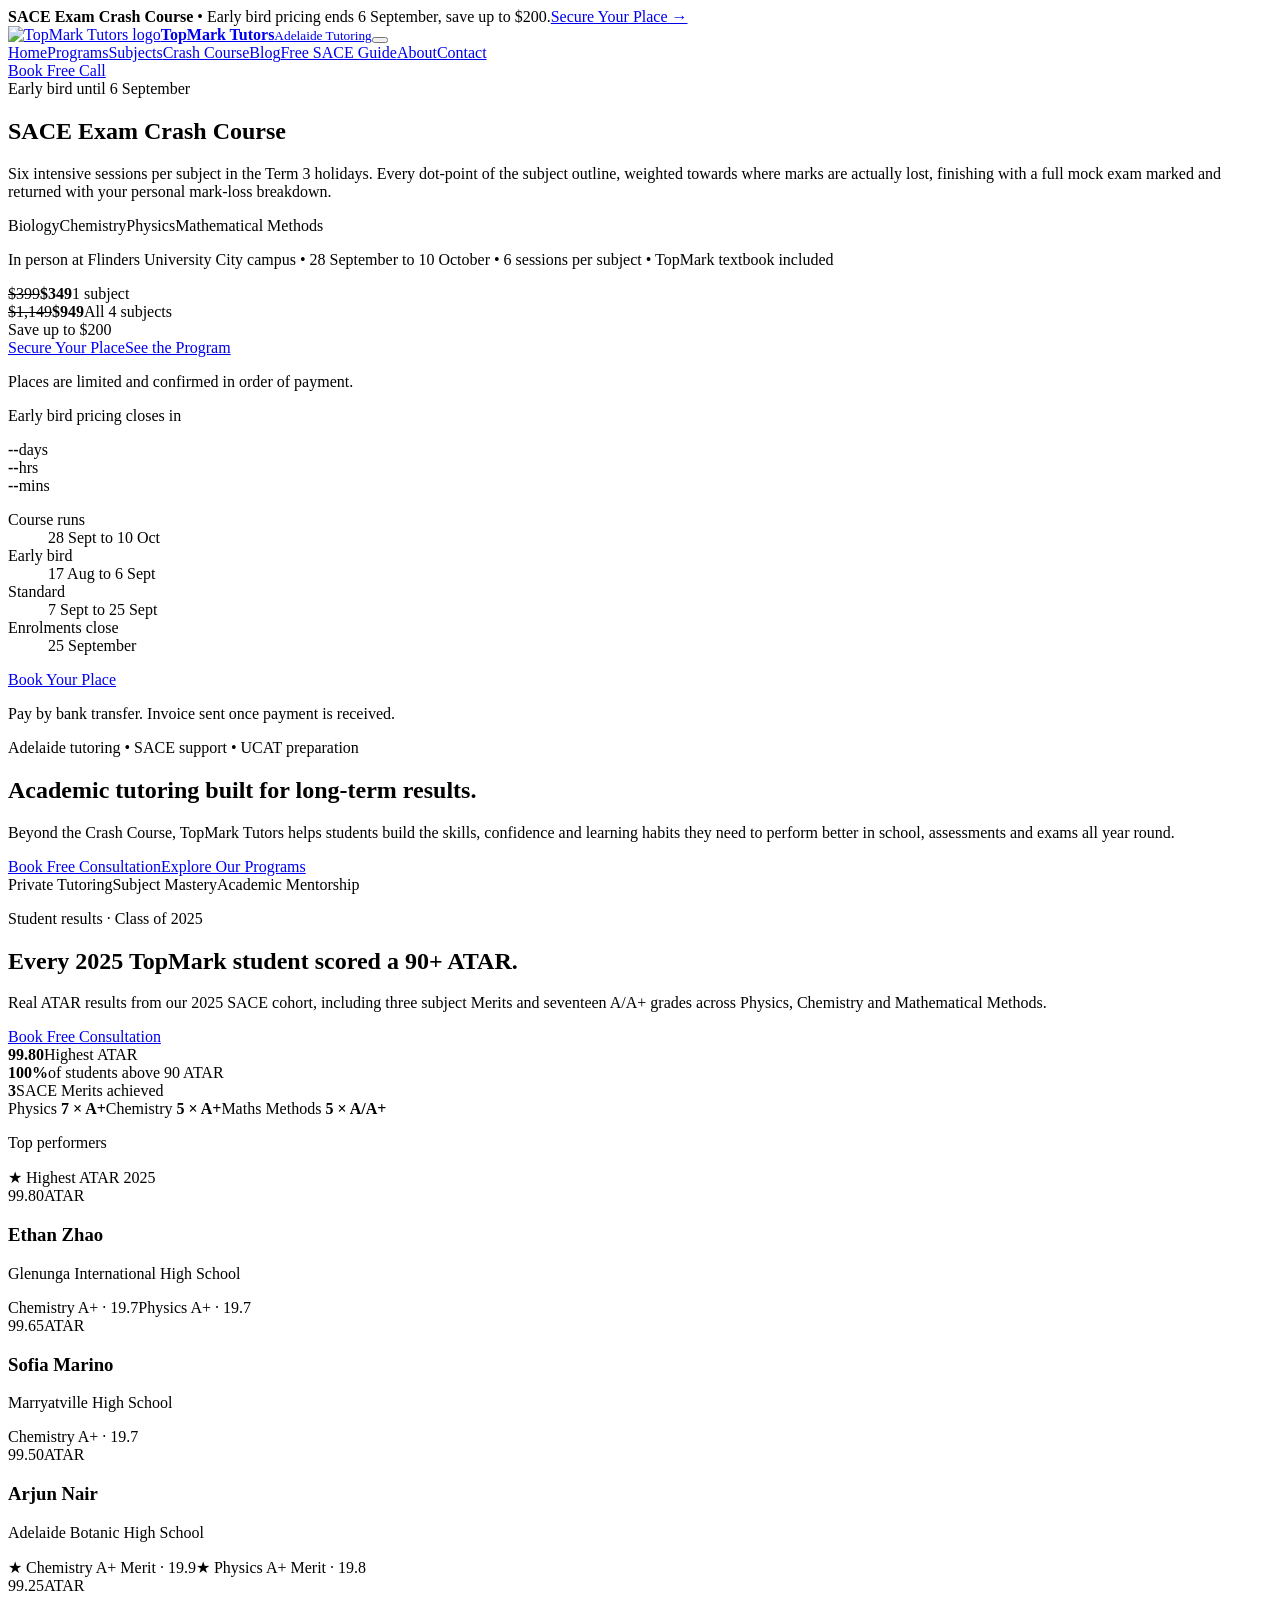
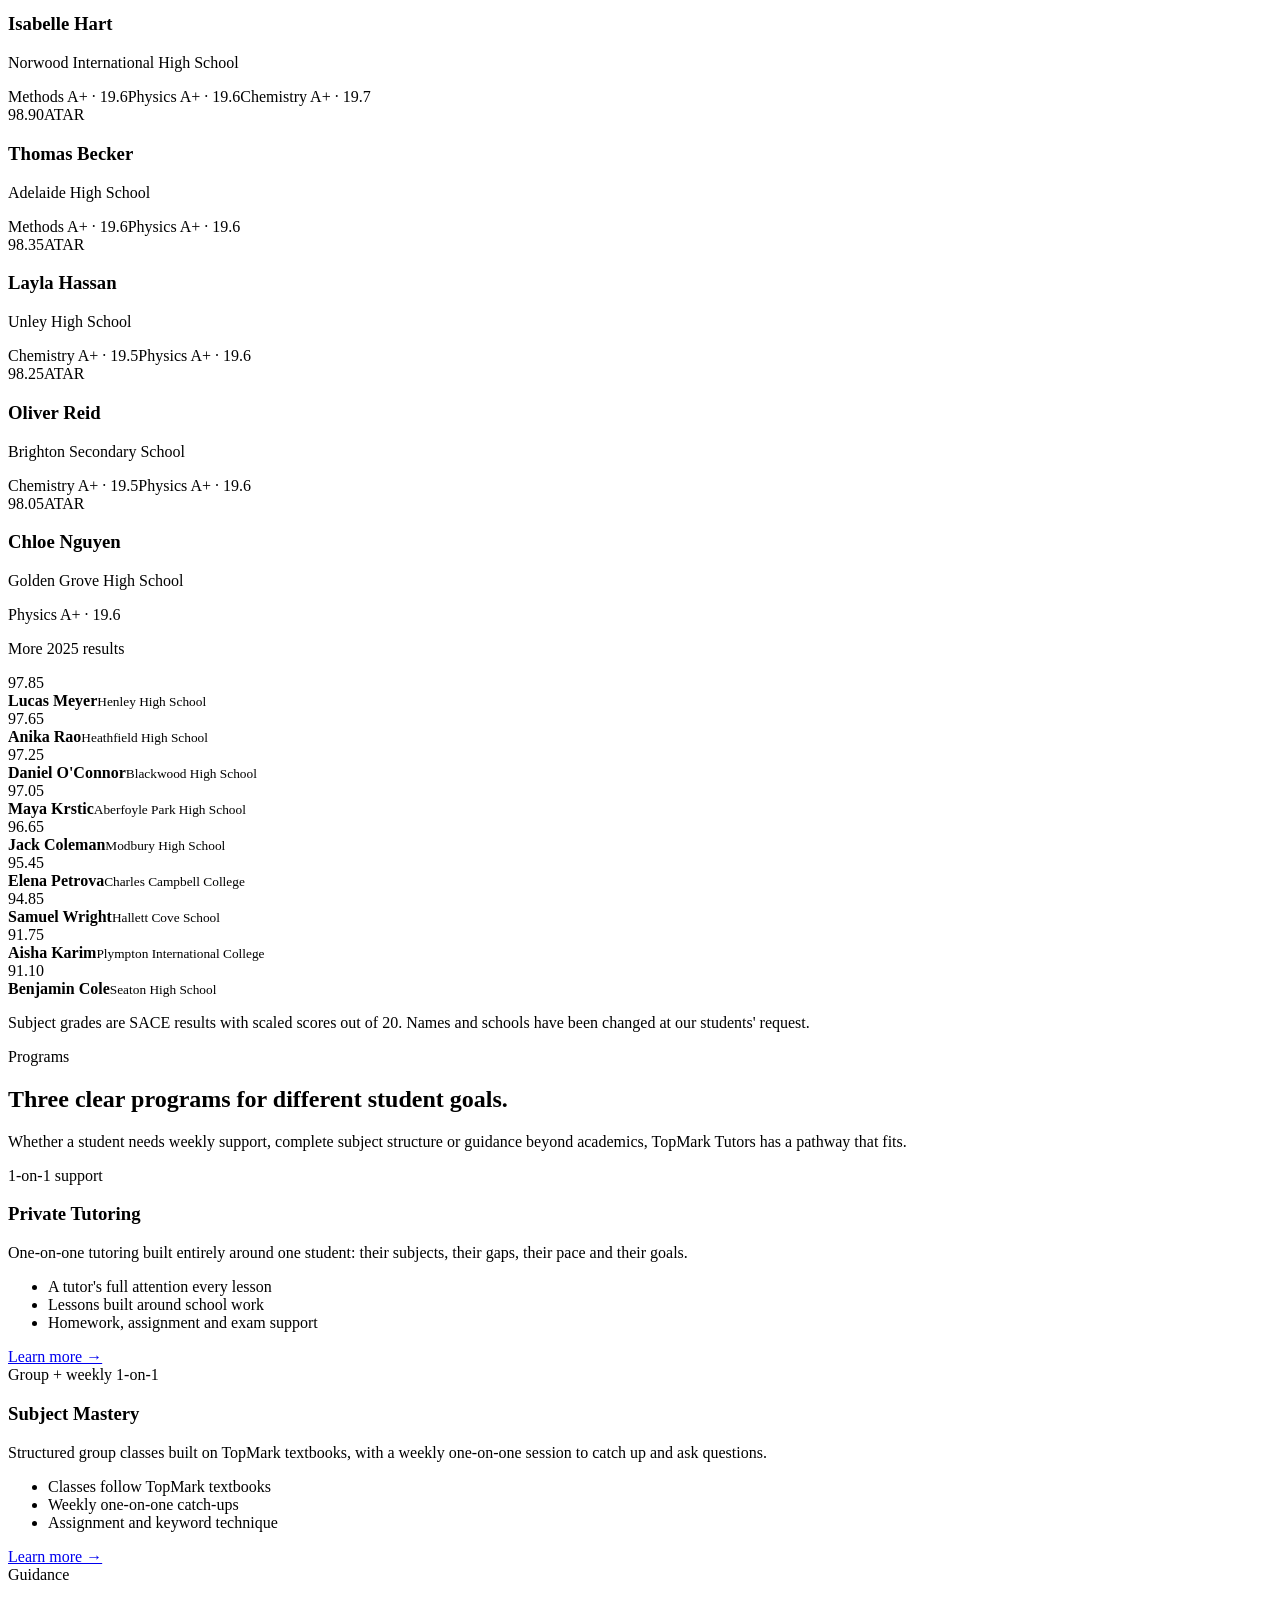
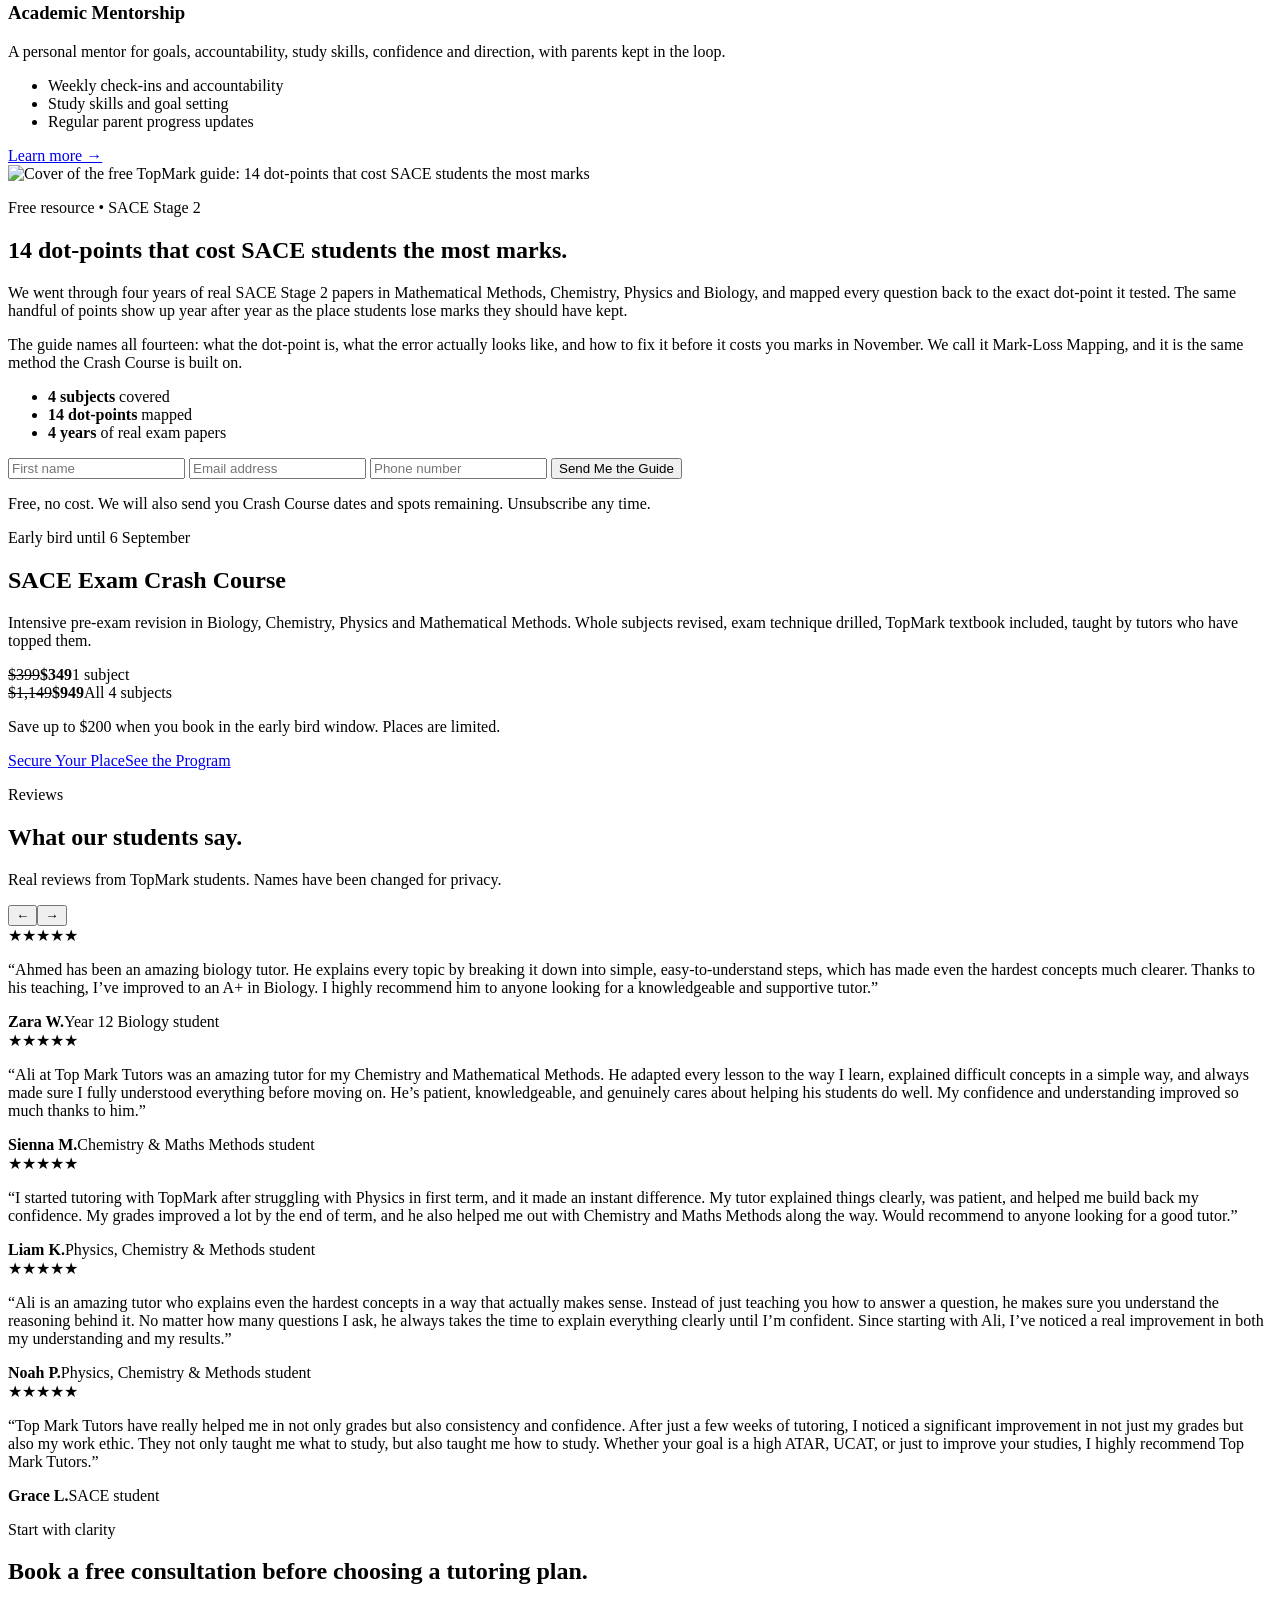
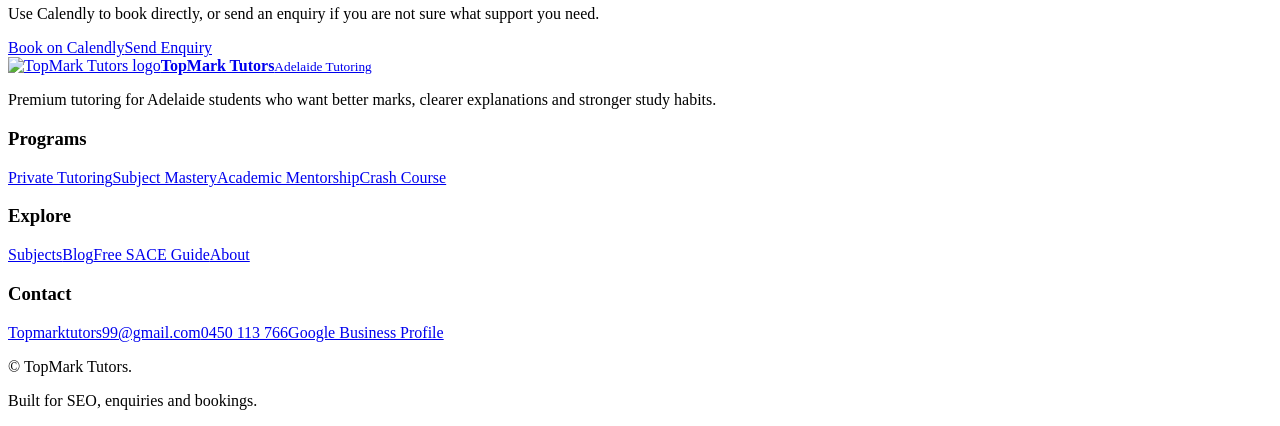
==== index.html @ b2397990 "Add site pages" ====
<!doctype html><html lang="en-AU"><head><meta charset="utf-8"><meta name="viewport" content="width=device-width, initial-scale=1"><title>SACE Exam Crash Course Adelaide | TopMark Tutors</title><meta name="description" content="SACE Exam Crash Course in Adelaide: intensive pre-exam revision in Biology, Chemistry, Physics and Mathematical Methods. Early bird pricing from $349 until 6 September. Plus year-round tutoring, Subject Mastery and Academic Mentorship."><link rel="stylesheet" href="assets/css/styles.css"><!-- Google Analytics placeholder: replace G-XXXXXXXXXX with your Measurement ID. --></head><body><div class="top-banner"><div class="container banner-inner"><span><strong>SACE Exam Crash Course</strong> &bull; Early bird pricing ends 6 September, save up to $200.</span><a href="crash-course.html#book">Secure Your Place →</a></div></div><header class="site-header"><div class="container nav-wrap"><a class="brand" href="index.html"><img class="brand-logo" src="assets/images/topmark-logo.png" alt="TopMark Tutors logo"><span class="brand-text"><strong>TopMark Tutors</strong><small>Adelaide Tutoring</small></span></a><button class="nav-toggle" aria-label="Open menu" aria-expanded="false"><span></span><span></span><span></span></button><nav class="main-nav"><a href="index.html" class="active">Home</a><a href="programs.html">Programs</a><a href="subjects.html">Subjects</a><a href="crash-course.html">Crash Course</a><a href="blog.html">Blog</a><a href="index.html#free-guide">Free SACE Guide</a><a href="about.html">About</a><a href="contact.html">Contact</a></nav><a class="btn btn-dark nav-cta" href="booking.html">Book Free Call</a></div></header><main><section class="hero crash-hero"><div class="container crash-hero-grid">
<div class="crash-hero-copy reveal">
<span class="promo-tag">Early bird until 6 September</span>
<h1>SACE Exam Crash Course</h1>
<p class="lead">Six intensive sessions per subject in the Term 3 holidays. Every dot-point of the subject outline, weighted towards where marks are actually lost, finishing with a full mock exam marked and returned with your personal mark-loss breakdown.</p>
<div class="crash-hero-subjects"><span>Biology</span><span>Chemistry</span><span>Physics</span><span>Mathematical Methods</span></div><p class="crash-hero-meta">In person at Flinders University City campus &bull; 28 September to 10 October &bull; 6 sessions per subject &bull; TopMark textbook included</p>
<div class="crash-hero-prices"><div><s>$399</s><strong>$349</strong><span>1 subject</span></div><div><s>$1,149</s><strong>$949</strong><span>All 4 subjects</span></div><div class="save-chip">Save up to $200</div></div>
<div class="hero-actions"><a class="btn btn-light" href="crash-course.html#book">Secure Your Place</a><a class="btn btn-ghost" href="crash-course.html">See the Program</a></div>
<p class="crash-hero-note">Places are limited and confirmed in order of payment.</p>
</div>
<aside class="crash-hero-card reveal">
<p class="eyebrow light">Early bird pricing closes in</p>
<div class="countdown" id="crashCountdown"><div><strong>--</strong><span>days</span></div><div><strong>--</strong><span>hrs</span></div><div><strong>--</strong><span>mins</span></div></div>
<dl class="key-dates">
<div><dt>Course runs</dt><dd>28 Sept to 10 Oct</dd></div><div><dt>Early bird</dt><dd>17 Aug to 6 Sept</dd></div>
<div><dt>Standard</dt><dd>7 Sept to 25 Sept</dd></div>
<div><dt>Enrolments close</dt><dd>25 September</dd></div>
</dl>
<a class="btn btn-primary" href="crash-course.html#book">Book Your Place</a>
<p class="card-note">Pay by bank transfer. Invoice sent once payment is received.</p>
</aside>
</div></section>

<section class="section brand-band"><div class="container center"><p class="eyebrow">Adelaide tutoring &bull; SACE support &bull; UCAT preparation</p><h2>Academic tutoring built for long-term results.</h2><p class="lead" style="margin-inline:auto">Beyond the Crash Course, TopMark Tutors helps students build the skills, confidence and learning habits they need to perform better in school, assessments and exams all year round.</p><div class="hero-actions" style="justify-content:center"><a class="btn btn-primary" href="booking.html">Book Free Consultation</a><a class="btn btn-outline" href="programs.html">Explore Our Programs</a></div><div class="mini-proof" style="justify-content:center"><span>Private Tutoring</span><span>Subject Mastery</span><span>Academic Mentorship</span></div></div></section><section class="results-section"><div class="container results-top"><div><p class="eyebrow light">Student results · Class of 2025</p><h2>Every 2025 TopMark student scored a 90+ ATAR.</h2><p>Real ATAR results from our 2025 SACE cohort, including three subject Merits and seventeen A/A+ grades across Physics, Chemistry and Mathematical Methods.</p></div><a class="btn btn-light" href="booking.html">Book Free Consultation</a></div><div class="container results-stats"><div class="stat-tile"><strong>99.80</strong><span>Highest ATAR</span></div><div class="stat-tile"><strong>100%</strong><span>of students above 90 ATAR</span></div><div class="stat-tile"><strong>3</strong><span>SACE Merits achieved</span></div></div><div class="container subject-summary"><span class="subject-pill">Physics <strong>7 × A+</strong></span><span class="subject-pill">Chemistry <strong>5 × A+</strong></span><span class="subject-pill">Maths Methods <strong>5 × A/A+</strong></span></div><div class="container results-group"><p class="eyebrow light">Top performers</p><div class="featured-grid"><article class="result-featured is-top"><span class="top-tag">★ Highest ATAR 2025</span><div class="result-atar-line"><span class="result-atar">99.80</span><span class="result-atar-label">ATAR</span></div><h3>Ethan Zhao</h3><p class="result-school">Glenunga International High School</p><div class="result-subjects"><span class="grade-chip">Chemistry A+ · 19.7</span><span class="grade-chip">Physics A+ · 19.7</span></div></article><article class="result-featured"><div class="result-atar-line"><span class="result-atar">99.65</span><span class="result-atar-label">ATAR</span></div><h3>Sofia Marino</h3><p class="result-school">Marryatville High School</p><div class="result-subjects"><span class="grade-chip">Chemistry A+ · 19.7</span></div></article><article class="result-featured"><div class="result-atar-line"><span class="result-atar">99.50</span><span class="result-atar-label">ATAR</span></div><h3>Arjun Nair</h3><p class="result-school">Adelaide Botanic High School</p><div class="result-subjects"><span class="grade-chip merit">★ Chemistry A+ Merit · 19.9</span><span class="grade-chip merit">★ Physics A+ Merit · 19.8</span></div></article><article class="result-featured"><div class="result-atar-line"><span class="result-atar">99.25</span><span class="result-atar-label">ATAR</span></div><h3>Isabelle Hart</h3><p class="result-school">Norwood International High School</p><div class="result-subjects"><span class="grade-chip">Methods A+ · 19.6</span><span class="grade-chip">Physics A+ · 19.6</span><span class="grade-chip">Chemistry A+ · 19.7</span></div></article><article class="result-featured"><div class="result-atar-line"><span class="result-atar">98.90</span><span class="result-atar-label">ATAR</span></div><h3>Thomas Becker</h3><p class="result-school">Adelaide High School</p><div class="result-subjects"><span class="grade-chip">Methods A+ · 19.6</span><span class="grade-chip">Physics A+ · 19.6</span></div></article><article class="result-featured"><div class="result-atar-line"><span class="result-atar">98.35</span><span class="result-atar-label">ATAR</span></div><h3>Layla Hassan</h3><p class="result-school">Unley High School</p><div class="result-subjects"><span class="grade-chip">Chemistry A+ · 19.5</span><span class="grade-chip">Physics A+ · 19.6</span></div></article><article class="result-featured"><div class="result-atar-line"><span class="result-atar">98.25</span><span class="result-atar-label">ATAR</span></div><h3>Oliver Reid</h3><p class="result-school">Brighton Secondary School</p><div class="result-subjects"><span class="grade-chip">Chemistry A+ · 19.5</span><span class="grade-chip">Physics A+ · 19.6</span></div></article><article class="result-featured"><div class="result-atar-line"><span class="result-atar">98.05</span><span class="result-atar-label">ATAR</span></div><h3>Chloe Nguyen</h3><p class="result-school">Golden Grove High School</p><div class="result-subjects"><span class="grade-chip">Physics A+ · 19.6</span></div></article></div></div><div class="container results-group"><p class="eyebrow light">More 2025 results</p><div class="compact-grid"><article class="result-compact"><span class="result-atar-sm">97.85</span><div><strong>Lucas Meyer</strong><small>Henley High School</small></div></article><article class="result-compact"><span class="result-atar-sm">97.65</span><div><strong>Anika Rao</strong><small>Heathfield High School</small></div></article><article class="result-compact"><span class="result-atar-sm">97.25</span><div><strong>Daniel O'Connor</strong><small>Blackwood High School</small></div></article><article class="result-compact"><span class="result-atar-sm">97.05</span><div><strong>Maya Krstic</strong><small>Aberfoyle Park High School</small></div></article><article class="result-compact"><span class="result-atar-sm">96.65</span><div><strong>Jack Coleman</strong><small>Modbury High School</small></div></article><article class="result-compact"><span class="result-atar-sm">95.45</span><div><strong>Elena Petrova</strong><small>Charles Campbell College</small></div></article><article class="result-compact"><span class="result-atar-sm">94.85</span><div><strong>Samuel Wright</strong><small>Hallett Cove School</small></div></article><article class="result-compact"><span class="result-atar-sm">91.75</span><div><strong>Aisha Karim</strong><small>Plympton International College</small></div></article><article class="result-compact"><span class="result-atar-sm">91.10</span><div><strong>Benjamin Cole</strong><small>Seaton High School</small></div></article></div></div><div class="container"><p class="results-footnote">Subject grades are SACE results with scaled scores out of 20. Names and schools have been changed at our students' request.</p></div></section><section class="section"><div class="container section-intro"><p class="eyebrow">Programs</p><h2>Three clear programs for different student goals.</h2><p>Whether a student needs weekly support, complete subject structure or guidance beyond academics, TopMark Tutors has a pathway that fits.</p></div><div class="container program-grid"><article class="program-card reveal"><span class="program-tag">1-on-1 support</span><h3>Private Tutoring</h3><p>One-on-one tutoring built entirely around one student: their subjects, their gaps, their pace and their goals.</p><ul><li>A tutor's full attention every lesson</li><li>Lessons built around school work</li><li>Homework, assignment and exam support</li></ul><a href="private-tutoring.html">Learn more →</a></article><article class="program-card dark-card reveal"><span class="program-tag">Group + weekly 1-on-1</span><h3>Subject Mastery</h3><p>Structured group classes built on TopMark textbooks, with a weekly one-on-one session to catch up and ask questions.</p><ul><li>Classes follow TopMark textbooks</li><li>Weekly one-on-one catch-ups</li><li>Assignment and keyword technique</li></ul><a href="subject-mastery.html">Learn more →</a></article><article class="program-card reveal"><span class="program-tag">Guidance</span><h3>Academic Mentorship</h3><p>A personal mentor for goals, accountability, study skills, confidence and direction, with parents kept in the loop.</p><ul><li>Weekly check-ins and accountability</li><li>Study skills and goal setting</li><li>Regular parent progress updates</li></ul><a href="mentorship.html">Learn more →</a></article></div></section><section class="section guide-section" id="free-guide"><div class="container guide-layout">
<div class="guide-cover-wrap"><img class="guide-cover" src="assets/images/guide-cover.png" alt="Cover of the free TopMark guide: 14 dot-points that cost SACE students the most marks" width="745" height="1053" loading="lazy"></div>
<div class="guide-copy">
<p class="eyebrow">Free resource &bull; SACE Stage 2</p>
<h2>14 dot-points that cost SACE students the most marks.</h2>
<p>We went through four years of real SACE Stage 2 papers in Mathematical Methods, Chemistry, Physics and Biology, and mapped every question back to the exact dot-point it tested. The same handful of points show up year after year as the place students lose marks they should have kept.</p>
<p>The guide names all fourteen: what the dot-point is, what the error actually looks like, and how to fix it before it costs you marks in November. We call it Mark-Loss Mapping, and it is the same method the Crash Course is built on.</p>
<ul class="guide-points"><li><strong>4 subjects</strong> covered</li><li><strong>14 dot-points</strong> mapped</li><li><strong>4 years</strong> of real exam papers</li></ul>
<form class="guide-form js-web3form" id="guideForm" action="https://api.web3forms.com/submit" method="POST" data-reveal="guideReady">
<input type="hidden" name="access_key" value="df4c3ef9-899d-4911-9a61-2ef1ca2818fe">
<input type="hidden" name="subject" value="Free guide download: 14 SACE dot-points">
<input type="hidden" name="from_name" value="TopMark Free Guide">
<input type="hidden" name="form_type" value="Lead magnet">
<input type="checkbox" name="botcheck" tabindex="-1" style="display:none" aria-hidden="true">
<div class="guide-fields">
<input type="text" name="name" required placeholder="First name" aria-label="First name">
<input type="email" name="email" required placeholder="Email address" aria-label="Email address">
<input type="tel" name="phone" required placeholder="Phone number" aria-label="Phone number">
<button class="btn btn-primary" type="submit">Send Me the Guide</button>
</div>
<p class="guide-note">Free, no cost. We will also send you Crash Course dates and spots remaining. Unsubscribe any time.</p>
<p class="form-status" aria-live="polite"></p>
</form>
<div class="guide-ready" id="guideReady" hidden><p><strong>Your guide is ready.</strong> A copy is on its way to your inbox as well.</p><a class="btn btn-light" href="assets/pdfs/topmark-14-sace-dotpoints.pdf" download>Download the Guide (PDF)</a></div>
</div></div></section><section class="section crash-promo"><div class="container promo-panel"><div class="promo-copy"><span class="promo-tag">Early bird until 6 September</span><h2>SACE Exam Crash Course</h2><p>Intensive pre-exam revision in Biology, Chemistry, Physics and Mathematical Methods. Whole subjects revised, exam technique drilled, TopMark textbook included, taught by tutors who have topped them.</p><div class="promo-prices"><div><s>$399</s><strong>$349</strong><span>1 subject</span></div><div><s>$1,149</s><strong>$949</strong><span>All 4 subjects</span></div></div><p class="promo-note">Save up to $200 when you book in the early bird window. Places are limited.</p><div class="hero-actions"><a class="btn btn-light" href="crash-course.html#book">Secure Your Place</a><a class="btn btn-ghost" href="crash-course.html">See the Program</a></div></div></div></section><section class="section review-section"><div class="container review-header"><div><p class="eyebrow">Reviews</p><h2>What our students say.</h2><p>Real reviews from TopMark students. Names have been changed for privacy.</p></div><div class="carousel-controls"><button id="reviewPrev" class="carousel-btn" type="button">←</button><button id="reviewNext" class="carousel-btn" type="button">→</button></div></div><div class="container review-carousel"><div class="review-track" id="reviewTrack"><article class="review-slide"><div class="stars">★★★★★</div><p>“Ahmed has been an amazing biology tutor. He explains every topic by breaking it down into simple, easy-to-understand steps, which has made even the hardest concepts much clearer. Thanks to his teaching, I’ve improved to an A+ in Biology. I highly recommend him to anyone looking for a knowledgeable and supportive tutor.”</p><strong>Zara W.</strong><span>Year 12 Biology student</span></article><article class="review-slide"><div class="stars">★★★★★</div><p>“Ali at Top Mark Tutors was an amazing tutor for my Chemistry and Mathematical Methods. He adapted every lesson to the way I learn, explained difficult concepts in a simple way, and always made sure I fully understood everything before moving on. He’s patient, knowledgeable, and genuinely cares about helping his students do well. My confidence and understanding improved so much thanks to him.”</p><strong>Sienna M.</strong><span>Chemistry &amp; Maths Methods student</span></article><article class="review-slide"><div class="stars">★★★★★</div><p>“I started tutoring with TopMark after struggling with Physics in first term, and it made an instant difference. My tutor explained things clearly, was patient, and helped me build back my confidence. My grades improved a lot by the end of term, and he also helped me out with Chemistry and Maths Methods along the way. Would recommend to anyone looking for a good tutor.”</p><strong>Liam K.</strong><span>Physics, Chemistry &amp; Methods student</span></article><article class="review-slide"><div class="stars">★★★★★</div><p>“Ali is an amazing tutor who explains even the hardest concepts in a way that actually makes sense. Instead of just teaching you how to answer a question, he makes sure you understand the reasoning behind it. No matter how many questions I ask, he always takes the time to explain everything clearly until I’m confident. Since starting with Ali, I’ve noticed a real improvement in both my understanding and my results.”</p><strong>Noah P.</strong><span>Physics, Chemistry &amp; Methods student</span></article><article class="review-slide"><div class="stars">★★★★★</div><p>“Top Mark Tutors have really helped me in not only grades but also consistency and confidence. After just a few weeks of tutoring, I noticed a significant improvement in not just my grades but also my work ethic. They not only taught me what to study, but also taught me how to study. Whether your goal is a high ATAR, UCAT, or just to improve your studies, I highly recommend Top Mark Tutors.”</p><strong>Grace L.</strong><span>SACE student</span></article></div></div></section><section class="section cta-section"><div class="container cta-panel"><div><p class="eyebrow light">Start with clarity</p><h2>Book a free consultation before choosing a tutoring plan.</h2><p>Use Calendly to book directly, or send an enquiry if you are not sure what support you need.</p></div><div class="cta-actions"><a class="btn btn-light" href="booking.html">Book on Calendly</a><a class="btn btn-ghost" href="contact.html">Send Enquiry</a></div></div></section></main><footer class="site-footer"><div class="container footer-grid"><div><a href="index.html" class="brand footer-brand"><img class="brand-logo" src="assets/images/topmark-logo.png" alt="TopMark Tutors logo"><span class="brand-text"><strong>TopMark Tutors</strong><small>Adelaide Tutoring</small></span></a><p>Premium tutoring for Adelaide students who want better marks, clearer explanations and stronger study habits.</p></div><div><h3>Programs</h3><a href="private-tutoring.html">Private Tutoring</a><a href="subject-mastery.html">Subject Mastery</a><a href="mentorship.html">Academic Mentorship</a><a href="crash-course.html">Crash Course</a></div><div><h3>Explore</h3><a href="subjects.html">Subjects</a><a href="blog.html">Blog</a><a href="index.html#free-guide">Free SACE Guide</a><a href="about.html">About</a></div><div><h3>Contact</h3><a href="mailto:Topmarktutors99@gmail.com">Topmarktutors99@gmail.com</a><a href="tel:+61450113766">0450 113 766</a><a href="https://www.google.com/search?q=TopMark+Tutors+Adelaide" target="_blank" rel="noopener">Google Business Profile</a></div></div><div class="container footer-bottom"><p>© <span id="year"></span> TopMark Tutors.</p><p>Built for SEO, enquiries and bookings.</p></div></footer><script src="assets/js/main.js"></script></body></html>
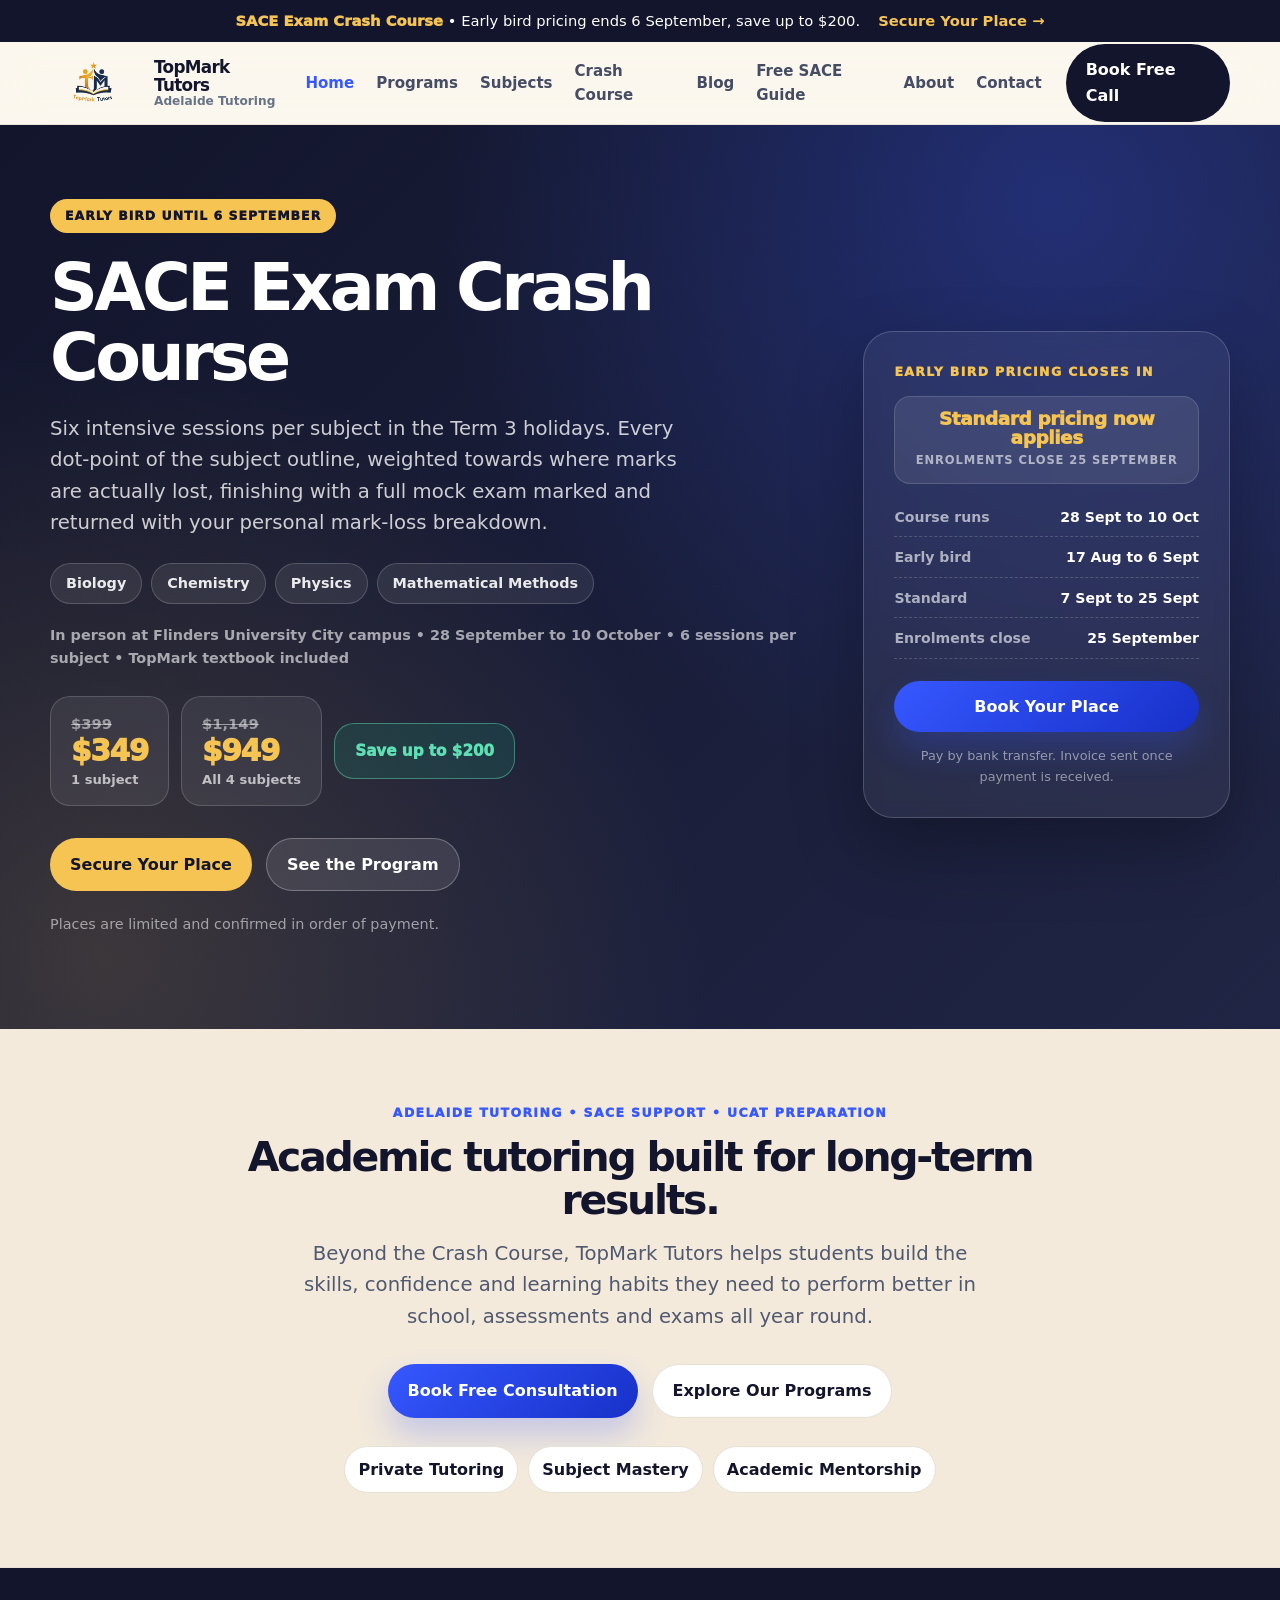
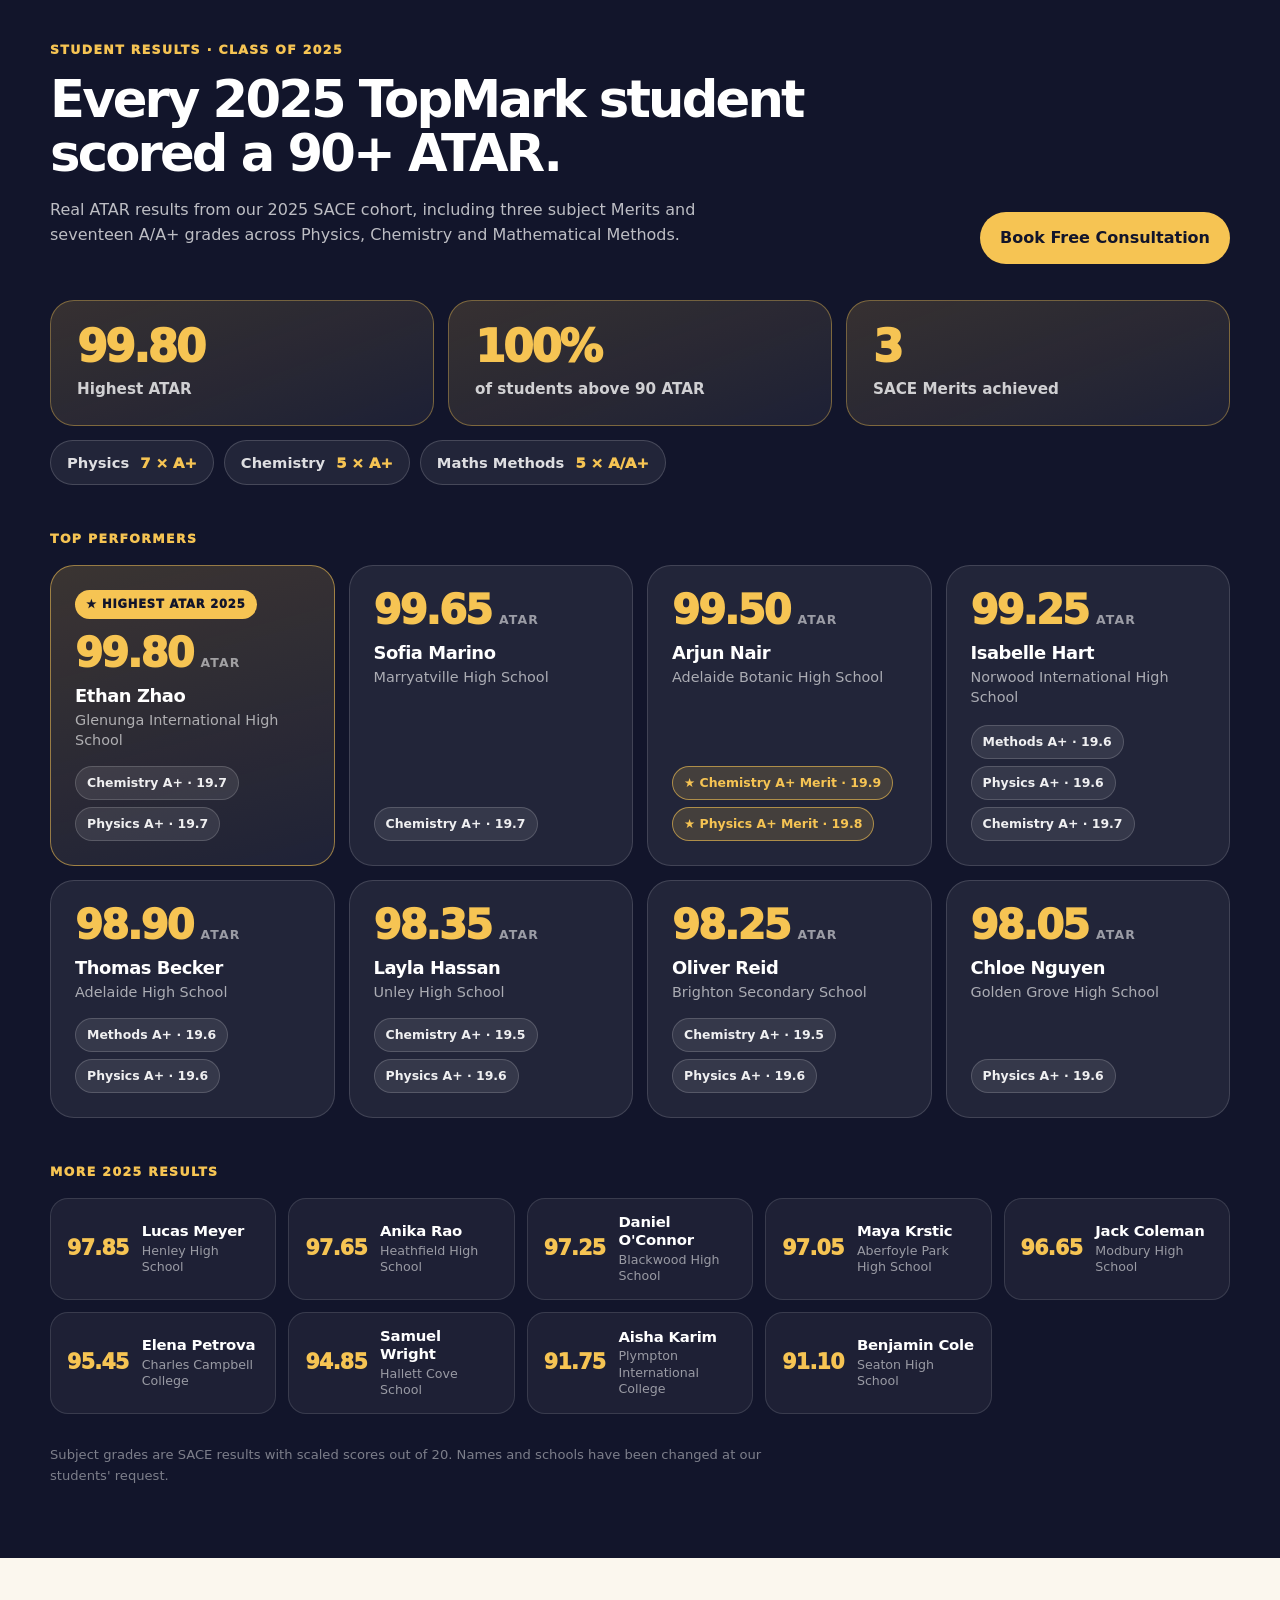
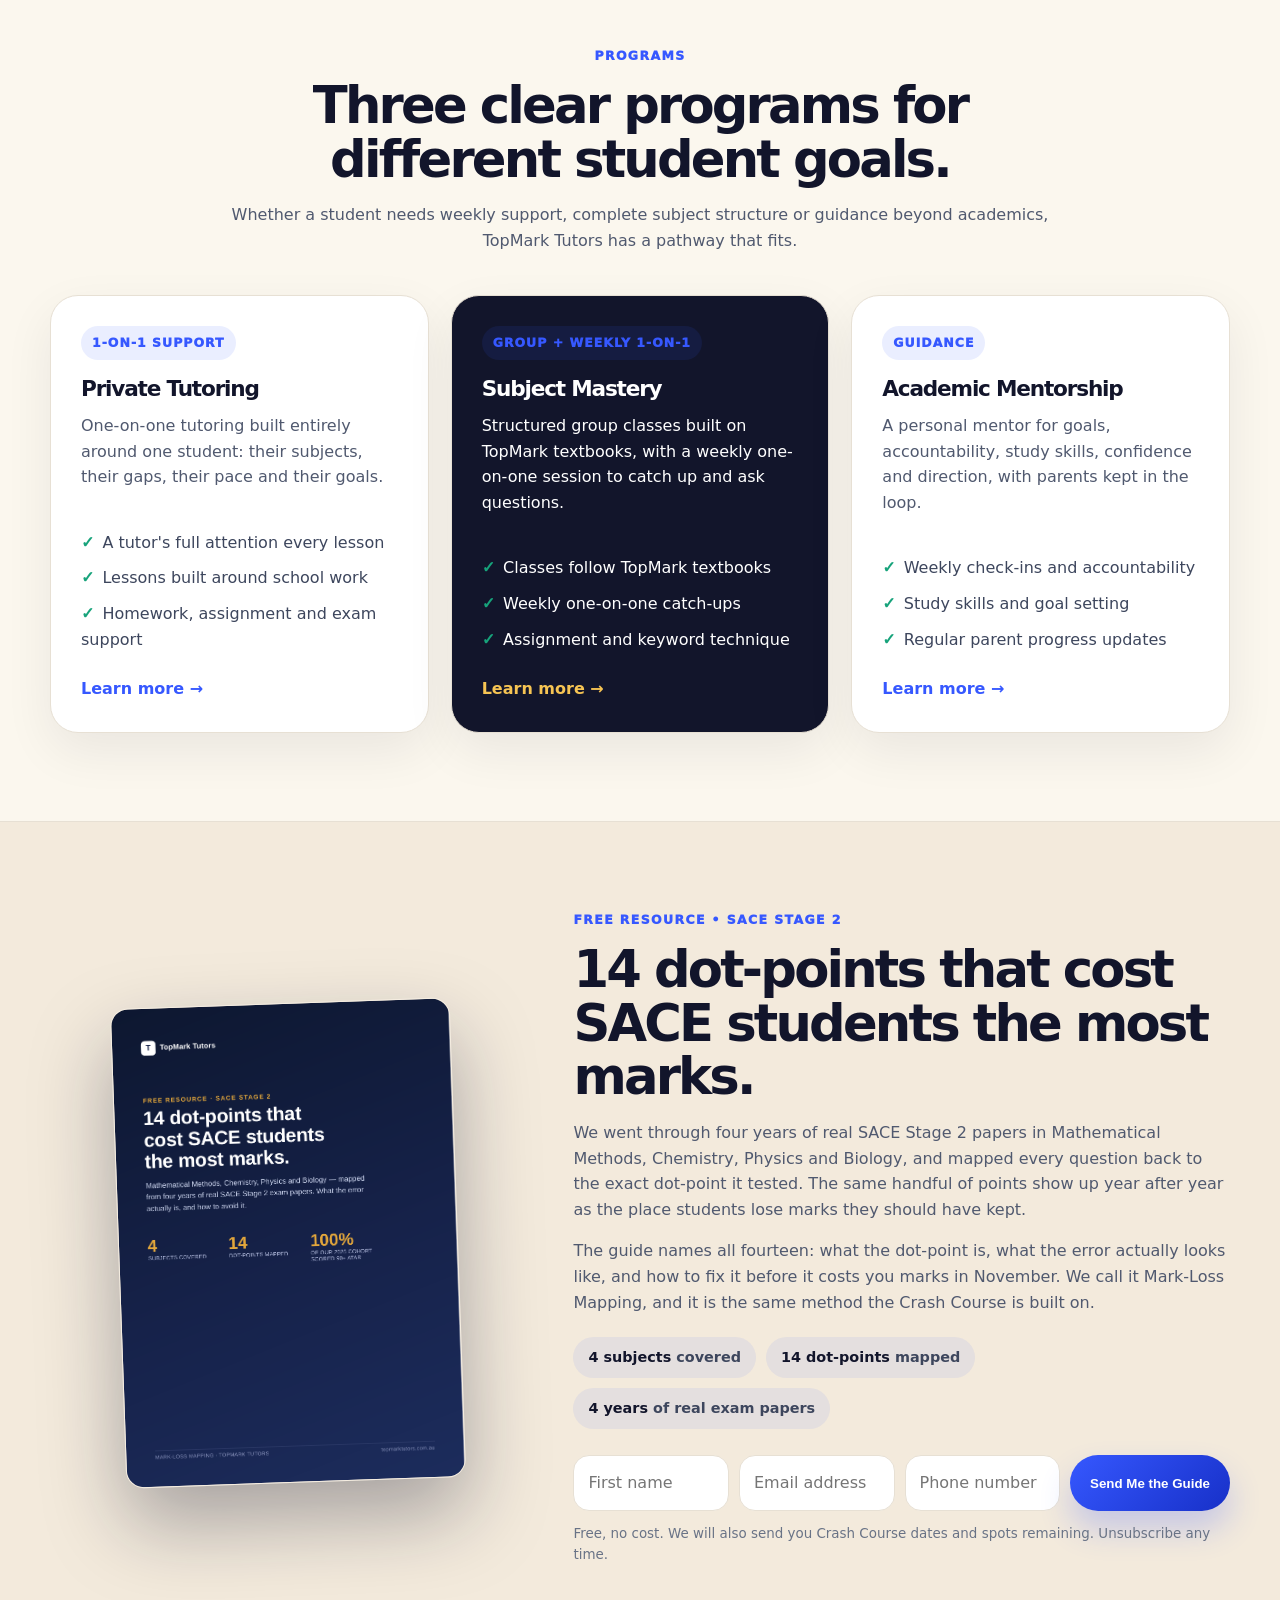
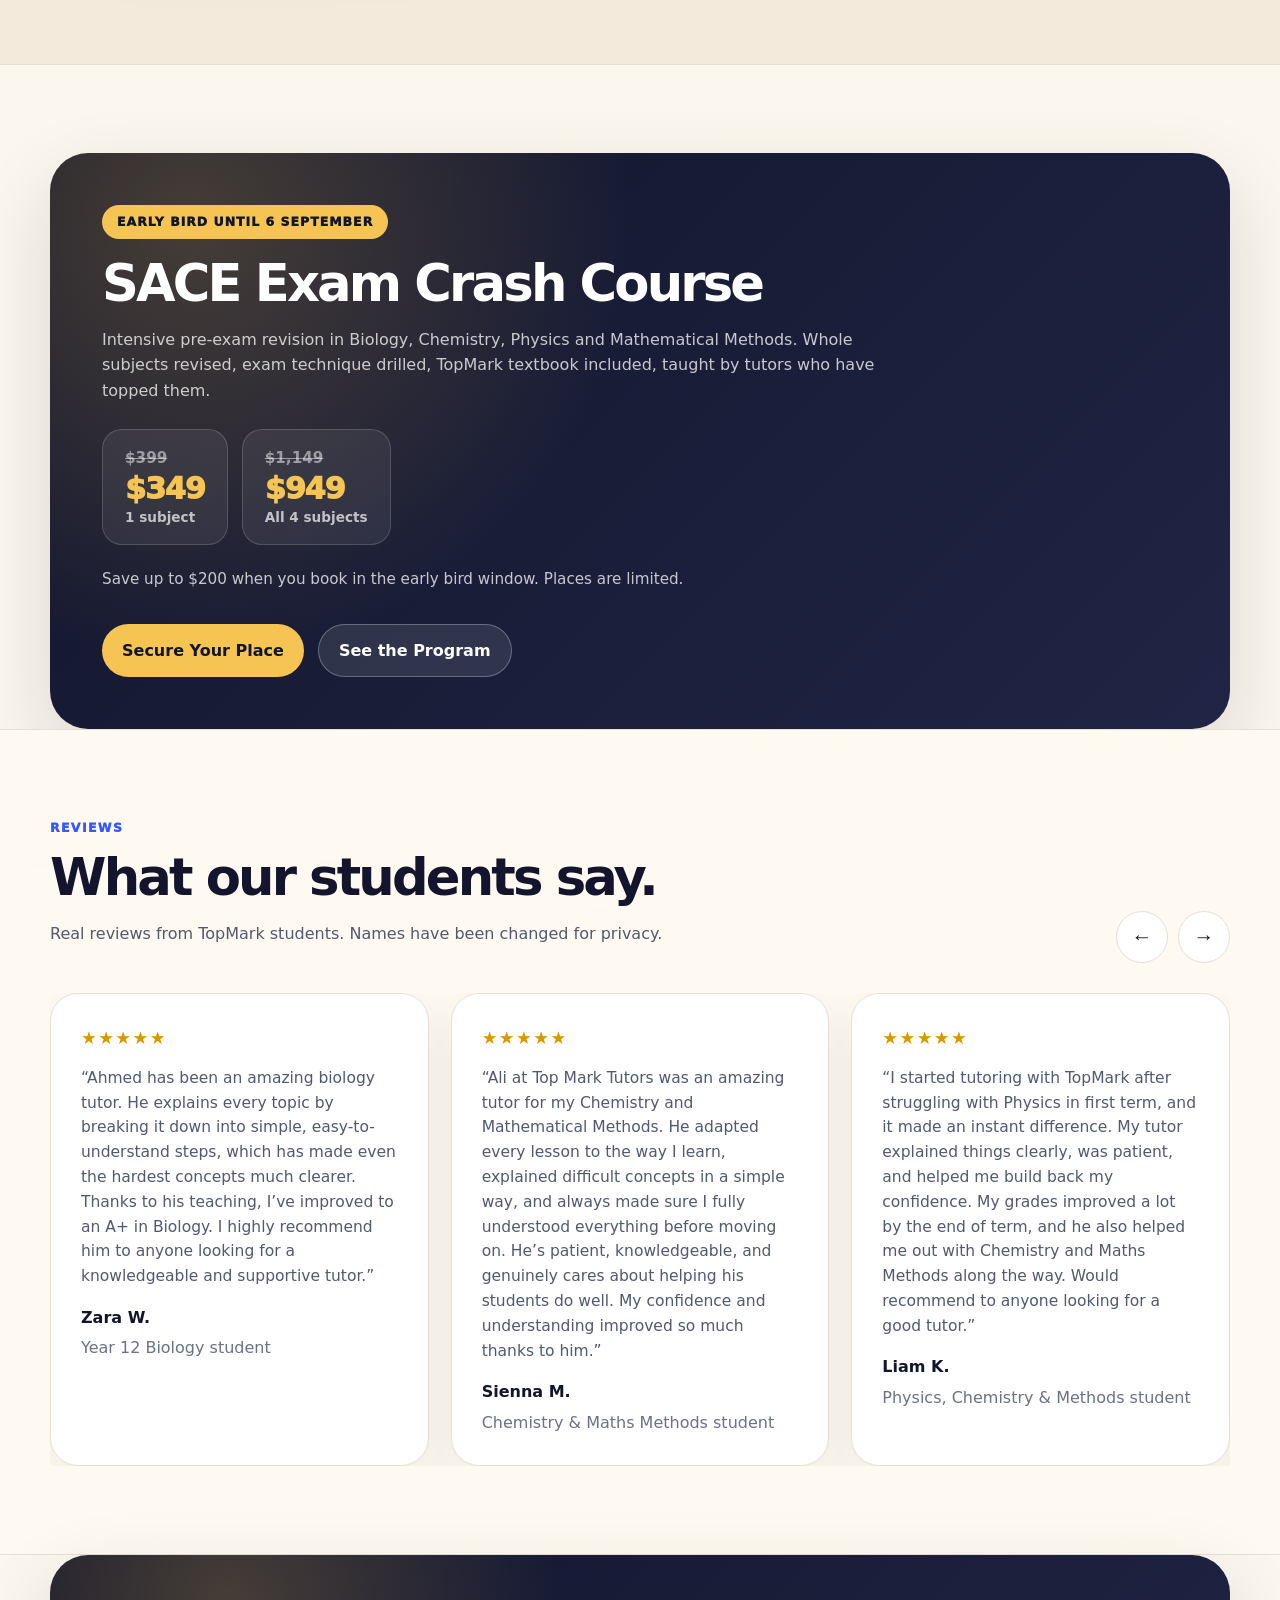
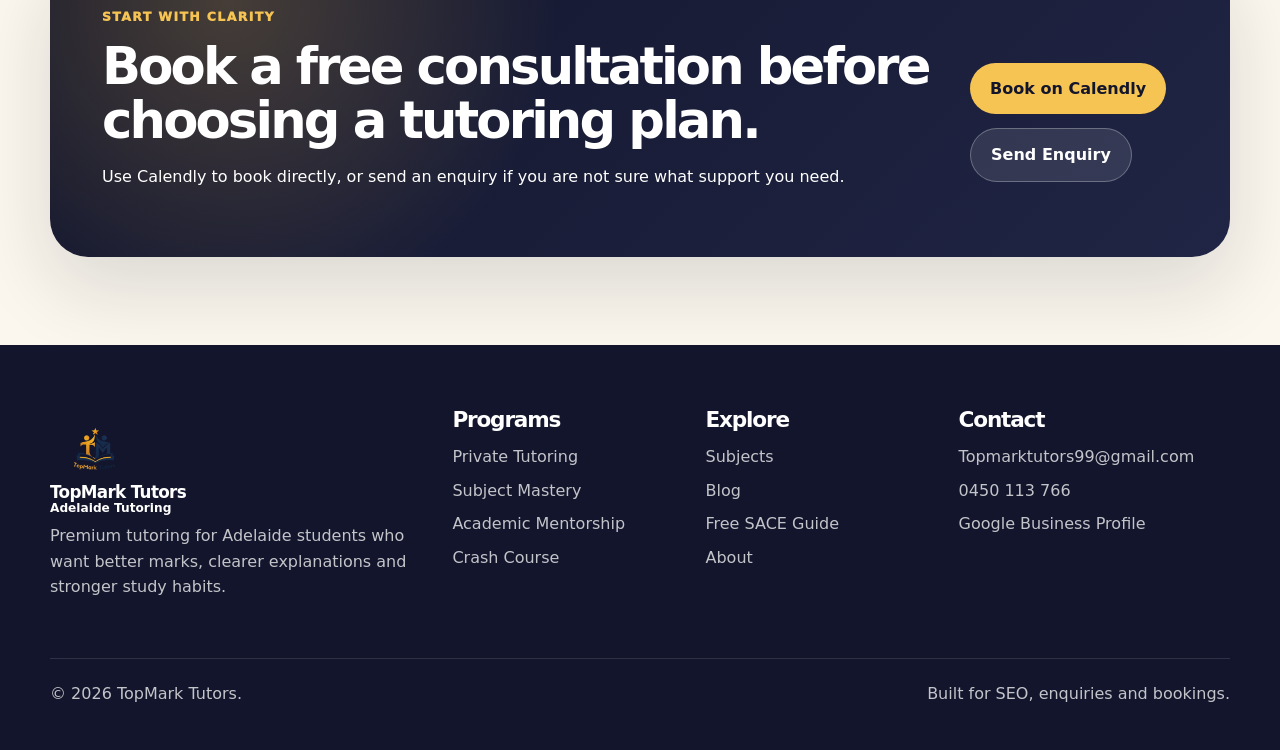
==== commit c497d804: "Add files via upload" ====
--- a/index.html
+++ b/index.html
@@ -1,4 +1,4 @@
-<!doctype html><html lang="en-AU"><head><meta charset="utf-8"><meta name="viewport" content="width=device-width, initial-scale=1"><title>SACE Exam Crash Course Adelaide | TopMark Tutors</title><meta name="description" content="SACE Exam Crash Course in Adelaide: intensive pre-exam revision in Biology, Chemistry, Physics and Mathematical Methods. Early bird pricing from $349 until 6 September. Plus year-round tutoring, Subject Mastery and Academic Mentorship."><link rel="stylesheet" href="assets/css/styles.css"><!-- Google Analytics placeholder: replace G-XXXXXXXXXX with your Measurement ID. --></head><body><div class="top-banner"><div class="container banner-inner"><span><strong>SACE Exam Crash Course</strong> &bull; Early bird pricing ends 6 September, save up to $200.</span><a href="crash-course.html#book">Secure Your Place →</a></div></div><header class="site-header"><div class="container nav-wrap"><a class="brand" href="index.html"><img class="brand-logo" src="assets/images/topmark-logo.png" alt="TopMark Tutors logo"><span class="brand-text"><strong>TopMark Tutors</strong><small>Adelaide Tutoring</small></span></a><button class="nav-toggle" aria-label="Open menu" aria-expanded="false"><span></span><span></span><span></span></button><nav class="main-nav"><a href="index.html" class="active">Home</a><a href="programs.html">Programs</a><a href="subjects.html">Subjects</a><a href="crash-course.html">Crash Course</a><a href="blog.html">Blog</a><a href="index.html#free-guide">Free SACE Guide</a><a href="about.html">About</a><a href="contact.html">Contact</a></nav><a class="btn btn-dark nav-cta" href="booking.html">Book Free Call</a></div></header><main><section class="hero crash-hero"><div class="container crash-hero-grid">
+<!doctype html><html lang="en-AU"><head><meta charset="utf-8"><meta name="viewport" content="width=device-width, initial-scale=1"><title>SACE Exam Crash Course Adelaide | TopMark Tutors</title><meta name="description" content="SACE Exam Crash Course in Adelaide: intensive pre-exam revision in Biology, Chemistry, Physics and Mathematical Methods. Early bird pricing from $349 until 6 September. Plus year-round tutoring, Subject Mastery and Academic Mentorship."><link rel="icon" href="favicon.ico" sizes="any"><link rel="icon" type="image/png" sizes="32x32" href="assets/images/favicon-32.png"><link rel="icon" type="image/png" sizes="16x16" href="assets/images/favicon-16.png"><link rel="apple-touch-icon" href="assets/images/apple-touch-icon.png"><link rel="manifest" href="site.webmanifest"><meta name="theme-color" content="#12152b"><link rel="stylesheet" href="assets/css/styles.css"><!-- Google Analytics placeholder: replace G-XXXXXXXXXX with your Measurement ID. --></head><body><div class="top-banner"><div class="container banner-inner"><span><strong>SACE Exam Crash Course</strong> &bull; Early bird pricing ends 6 September, save up to $200.</span><a href="crash-course.html#book">Secure Your Place →</a></div></div><header class="site-header"><div class="container nav-wrap"><a class="brand" href="index.html"><img class="brand-logo" src="assets/images/topmark-logo.png" alt="TopMark Tutors logo"><span class="brand-text"><strong>TopMark Tutors</strong><small>Adelaide Tutoring</small></span></a><button class="nav-toggle" aria-label="Open menu" aria-expanded="false"><span></span><span></span><span></span></button><nav class="main-nav"><a href="index.html" class="active">Home</a><a href="programs.html">Programs</a><a href="subjects.html">Subjects</a><a href="crash-course.html">Crash Course</a><a href="blog.html">Blog</a><a href="index.html#free-guide">Free SACE Guide</a><a href="about.html">About</a><a href="contact.html">Contact</a></nav><a class="btn btn-dark nav-cta" href="booking.html">Book Free Call</a></div></header><main><section class="hero crash-hero"><div class="container crash-hero-grid">
 <div class="crash-hero-copy reveal">
 <span class="promo-tag">Early bird until 6 September</span>
 <h1>SACE Exam Crash Course</h1>
--- a/assets/css/styles.css
+++ b/assets/css/styles.css
@@ -0,0 +1,454 @@
+
+:root{--ink:#12152b;--ink-2:#202545;--cream:#fbf7ee;--cream-2:#f3eadc;--white:#fff;--blue:#3658ff;--blue-2:#1730c8;--gold:#f6c453;--green:#17a37b;--muted:#697386;--line:#e7e0d4;--shadow:0 30px 80px rgba(18,21,43,.14);--radius:28px}*{box-sizing:border-box}html{scroll-behavior:smooth}body{margin:0;font-family:Inter,ui-sans-serif,system-ui,-apple-system,BlinkMacSystemFont,"Segoe UI",sans-serif;background:var(--cream);color:var(--ink);line-height:1.6}img,iframe{max-width:100%}a{color:inherit}.container{width:min(1180px,calc(100% - 40px));margin-inline:auto}.narrow{width:min(830px,calc(100% - 40px))}.center{text-align:center;max-width:840px}.top-banner{background:var(--ink);color:white;font-size:.92rem}.banner-inner{display:flex;justify-content:center;align-items:center;gap:18px;min-height:42px;text-align:center}.banner-inner a{color:var(--gold);font-weight:800;text-decoration:none}.site-header{position:sticky;top:0;z-index:50;background:rgba(251,247,238,.88);backdrop-filter:blur(18px);border-bottom:1px solid rgba(231,224,212,.85)}.nav-wrap{min-height:82px;display:flex;align-items:center;gap:24px}.brand{display:inline-flex;align-items:center;gap:12px;text-decoration:none}.brand-mark{width:48px;height:48px;border-radius:16px;display:grid;place-items:center;color:white;font-weight:950;letter-spacing:-.04em;background:linear-gradient(135deg,var(--ink),var(--blue));box-shadow:0 14px 28px rgba(54,88,255,.22)}.brand-text{display:grid;line-height:1.1}.brand-text strong{color:var(--ink);letter-spacing:-.04em;font-size:1.05rem}.brand-text small{color:var(--muted);font-weight:750;font-size:.76rem}.main-nav{margin-left:auto;display:flex;align-items:center;gap:22px}.main-nav a{text-decoration:none;font-weight:780;color:#454c63;font-size:.94rem}.main-nav a:hover,.main-nav a.active{color:var(--blue)}.nav-toggle{display:none;width:46px;height:46px;border:1px solid var(--line);background:var(--white);border-radius:16px;padding:11px;cursor:pointer;margin-left:auto}.nav-toggle span{display:block;height:2px;background:var(--ink);margin:5px 0}.btn{display:inline-flex;align-items:center;justify-content:center;min-height:49px;padding:13px 20px;border-radius:999px;border:0;text-decoration:none;font-weight:900;cursor:pointer;transition:transform .18s ease,box-shadow .18s ease}.btn:hover{transform:translateY(-2px)}.btn-primary{color:white;background:linear-gradient(135deg,var(--blue),var(--blue-2));box-shadow:0 18px 32px rgba(54,88,255,.24)}.btn-dark{color:white;background:var(--ink)}.btn-outline{background:white;color:var(--ink);border:1px solid var(--line)}.btn-light{background:var(--gold);color:var(--ink)}.btn-ghost{background:rgba(255,255,255,.1);color:white;border:1px solid rgba(255,255,255,.28)}.hero{position:relative;overflow:hidden;padding:86px 0 74px}.hero::before{content:"";position:absolute;inset:-20% -10% auto auto;width:760px;height:760px;border-radius:999px;background:radial-gradient(circle,rgba(54,88,255,.18),transparent 65%);pointer-events:none}.hero-grid{position:relative;display:grid;grid-template-columns:1fr;gap:54px;align-items:center}.eyebrow{margin:0 0 13px;color:var(--blue);font-weight:950;text-transform:uppercase;letter-spacing:.11em;font-size:.78rem}.eyebrow.light{color:var(--gold)}h1,h2,h3{color:var(--ink);line-height:1.05;letter-spacing:-.055em}h1{margin:0 0 22px;font-size:clamp(3.1rem,7vw,6.6rem)}h2{margin:0 0 16px;font-size:clamp(2.1rem,4vw,4.2rem)}h3{margin:0 0 12px;font-size:1.35rem}p{color:#50596f;margin-top:0}.lead{font-size:1.23rem;max-width:690px}.hero-actions,.cta-actions{display:flex;flex-wrap:wrap;gap:14px;margin-top:32px}.mini-proof{display:flex;flex-wrap:wrap;gap:10px;margin-top:28px}.mini-proof span{background:white;border:1px solid var(--line);border-radius:999px;padding:10px 13px;color:var(--ink);font-weight:850}.hero-visual{min-height:520px;display:grid;place-items:center}.hero-visual img{width:min(520px,100%);border-radius:36px;box-shadow:var(--shadow)}.results-section{background:var(--ink);color:white;padding:72px 0}.results-top{display:flex;justify-content:space-between;gap:30px;align-items:end;margin-bottom:32px}.results-top h2,.results-top p{color:white}.results-top p{max-width:720px;color:rgba(255,255,255,.72)}.atar-grid{display:grid;grid-template-columns:repeat(auto-fit,minmax(230px,1fr));gap:14px}.atar-grid article{background:rgba(255,255,255,.08);border:1px solid rgba(255,255,255,.14);border-radius:24px;padding:22px;display:grid;gap:12px}.result-name{background:rgba(255,255,255,.09);border:1px solid rgba(255,255,255,.11);border-radius:16px;padding:12px;color:white;font-weight:950}.atar-box{background:var(--gold);color:var(--ink);border-radius:16px;padding:13px 14px;font-size:1.35rem;font-weight:950;letter-spacing:-.04em}.atar-grid small{color:rgba(255,255,255,.65)}.section{padding:88px 0}.section-cream{background:var(--cream-2)}.section-intro{text-align:center;max-width:830px;margin:0 auto 42px}.section-intro.left{text-align:left;margin:0}.program-grid,.blog-grid,.resource-grid,.program-detail-grid,.founders-grid{display:grid;grid-template-columns:repeat(3,1fr);gap:22px}.program-card,.blog-card,.resource-card,.program-detail,.about-panel,.contact-card,.contact-form,.booking-copy,.founder-card,.subject-grid article{background:white;border:1px solid var(--line);border-radius:var(--radius);padding:30px;box-shadow:0 18px 50px rgba(18,21,43,.07)}.program-card{min-height:430px;display:flex;flex-direction:column}.program-card a,.blog-card a,.subject-grid a{margin-top:auto;color:var(--blue);font-weight:900;text-decoration:none}.program-tag,.resource-card span,.blog-card span,.program-detail span{display:inline-flex;width:fit-content;background:rgba(54,88,255,.1);color:var(--blue);border-radius:999px;padding:7px 11px;font-weight:950;font-size:.78rem;text-transform:uppercase;letter-spacing:.08em;margin-bottom:18px}.program-card ul,.program-detail ul,.booking-copy ul,.about-panel ul{padding:0;list-style:none;margin:24px 0;display:grid;gap:10px}.program-card li,.program-detail li,.booking-copy li,.about-panel li{color:#3d465d}.program-card li::before,.program-detail li::before,.booking-copy li::before,.about-panel li::before{content:"✓";color:var(--green);font-weight:950;margin-right:8px}.dark-card{background:var(--ink);color:white}.dark-card h3,.dark-card p,.dark-card li{color:white}.dark-card a{color:var(--gold)}.review-section{background:#fffaf1;border-top:1px solid var(--line);border-bottom:1px solid var(--line)}.review-header{display:flex;justify-content:space-between;align-items:end;gap:24px;margin-bottom:30px}.carousel-controls{display:flex;gap:10px}.carousel-btn{width:52px;height:52px;border-radius:999px;border:1px solid var(--line);background:white;color:var(--ink);font-size:1.3rem;cursor:pointer;font-weight:900}.review-carousel{overflow:hidden}.review-track{display:flex;transition:transform .35s ease;gap:22px}.review-slide{min-width:calc((100% - 44px)/3);background:white;border:1px solid var(--line);border-radius:var(--radius);padding:30px;box-shadow:0 18px 50px rgba(18,21,43,.07)}.stars{color:#d89800;font-size:1.1rem;letter-spacing:.08em;margin-bottom:14px}.review-slide strong,.review-slide span{display:block}.review-slide span{color:var(--muted);margin-top:5px}.two-col,.contact-layout,.booking-layout,.split-list{display:grid;grid-template-columns:1fr 1fr;gap:52px;align-items:center}.stack .btn{margin-top:14px}.founders-grid{grid-template-columns:repeat(2,1fr);align-items:start}.founder-avatar{width:72px;height:72px;border-radius:24px;display:grid;place-items:center;background:linear-gradient(135deg,var(--ink),var(--blue));color:white;font-weight:950;font-size:1.25rem;margin-bottom:18px}.founder-stats{display:grid;grid-template-columns:repeat(3,1fr);gap:10px;margin:22px 0}.founder-stats div,.ucat-grid div{background:var(--cream);border:1px solid var(--line);border-radius:18px;padding:14px}.founder-stats strong,.founder-stats span,.ucat-grid strong,.ucat-grid span{display:block}.founder-stats strong,.ucat-grid strong{color:var(--ink);font-weight:950}.founder-stats span,.ucat-grid span{color:var(--muted);font-size:.88rem}.tag-list{display:flex;flex-wrap:wrap;gap:8px}.tag-list span{background:rgba(54,88,255,.1);color:var(--blue);padding:8px 10px;border-radius:999px;font-weight:800;font-size:.9rem}.ucat-grid{display:grid;grid-template-columns:repeat(2,1fr);gap:10px}.cta-section{padding-top:0}.cta-panel{background:radial-gradient(circle at 15% 15%,rgba(246,196,83,.22),transparent 32%),linear-gradient(135deg,var(--ink),var(--ink-2));border-radius:38px;padding:52px;display:flex;justify-content:space-between;gap:30px;align-items:center;box-shadow:var(--shadow)}.cta-panel h2,.cta-panel p{color:white}.page-hero{padding:86px 0 68px;text-align:center;background:radial-gradient(circle at 80% 0%,rgba(54,88,255,.13),transparent 35%),linear-gradient(180deg,var(--cream),var(--cream-2));border-bottom:1px solid var(--line)}.page-hero h1{font-size:clamp(2.6rem,6vw,5.4rem)}.program-detail{min-height:430px}.featured-program{border:2px solid var(--blue);transform:translateY(-12px)}.steps{display:grid;gap:16px}.steps div{background:white;border:1px solid var(--line);border-radius:24px;padding:20px;display:flex;gap:16px;align-items:center}.steps strong{width:42px;height:42px;border-radius:14px;background:var(--ink);color:white;display:grid;place-items:center;flex:0 0 auto}.subject-grid{display:grid;grid-template-columns:repeat(auto-fit,minmax(260px,1fr));gap:22px;overflow:visible}.subject-grid article{min-height:230px;display:flex;flex-direction:column}.resource-card{min-height:285px}.blog-card h2{font-size:1.55rem}.article{padding:90px 0;background:white}.article h1{font-size:clamp(2.6rem,6vw,5.3rem)}.article h2{margin-top:44px;font-size:2rem}.article-cta{margin-top:52px;padding:34px;border-radius:var(--radius);background:var(--cream);border:1px solid var(--line)}.page-cta{padding-top:40px}.booking-layout{align-items:start}.calendly-box{overflow:hidden;background:white;border:1px solid var(--line);border-radius:28px;box-shadow:var(--shadow)}.calendly-box iframe{display:block;width:100%;min-height:760px;border:0}.fallback-text{margin-top:16px;text-align:right}.contact-layout{align-items:start}.contact-form{display:grid;gap:16px}.contact-form label{display:grid;gap:8px;font-weight:900;color:var(--ink)}input,select,textarea{width:100%;border:1px solid var(--line);border-radius:16px;padding:14px;font:inherit;background:white;color:var(--ink)}input:focus,select:focus,textarea:focus{outline:3px solid rgba(54,88,255,.16);border-color:var(--blue)}.form-note,.form-status{margin:0;font-size:.92rem}.form-status.success{color:#0f7b5f;font-weight:900}.form-status.error{color:#b42318;font-weight:900}.contact-card{position:sticky;top:120px}.contact-card hr{border:0;border-top:1px solid var(--line);margin:28px 0}.site-footer{background:var(--ink);color:white;padding:64px 0 28px}.footer-grid{display:grid;grid-template-columns:1.35fr .8fr .8fr 1fr;gap:36px}.site-footer h3,.site-footer p,.site-footer a,.footer-brand .brand-text strong,.footer-brand .brand-text small{color:white}.site-footer p,.site-footer a{color:rgba(255,255,255,.75)}.site-footer a{display:block;text-decoration:none;margin:8px 0}.footer-bottom{border-top:1px solid rgba(255,255,255,.12);margin-top:42px;padding-top:22px;display:flex;justify-content:space-between;gap:20px}.reveal{opacity:0;transform:translateY(18px);transition:opacity .7s ease,transform .7s ease}.reveal.visible{opacity:1;transform:translateY(0)}@media(max-width:980px){.nav-cta{display:none}.nav-toggle{display:block}.main-nav{position:absolute;top:82px;left:20px;right:20px;display:none;flex-direction:column;align-items:stretch;gap:0;background:white;border:1px solid var(--line);border-radius:22px;padding:14px;box-shadow:var(--shadow)}.main-nav.open{display:flex}.main-nav a{padding:12px 14px}.hero-grid,.two-col,.contact-layout,.booking-layout,.split-list,.founders-grid{grid-template-columns:1fr}.program-grid,.blog-grid,.resource-grid,.program-detail-grid,.footer-grid{grid-template-columns:1fr}.review-slide{min-width:calc((100% - 22px)/2)}.hero-visual{min-height:auto}.review-header,.cta-panel,.footer-bottom,.results-top{flex-direction:column;align-items:flex-start}.featured-program{transform:none}.contact-card{position:static}.fallback-text{text-align:left}}@media(max-width:600px){.container,.narrow{width:min(100% - 28px,1180px)}.top-banner{display:none}.nav-wrap{min-height:74px}.main-nav{top:74px;left:14px;right:14px}.brand-text small{display:none}.hero,.section,.article,.results-section{padding:60px 0}.page-hero{padding:62px 0 48px}h1{font-size:2.85rem}h2{font-size:2.1rem}.review-slide{min-width:100%}.founder-stats,.ucat-grid{grid-template-columns:1fr}.cta-panel{padding:30px}.calendly-box iframe{min-height:650px}}
+
+
+/* V4 refinements */
+.student-result-card{background:rgba(255,255,255,.08);border:1px solid rgba(255,255,255,.14);border-radius:24px;padding:22px;display:block}.student-result-card h3{color:#fff;font-size:1.15rem;letter-spacing:-.025em;margin:0 0 10px}.student-atar{display:inline-flex;background:var(--gold);color:var(--ink);border-radius:999px;padding:8px 12px;font-weight:950;margin:0 0 12px}.student-school{color:rgba(255,255,255,.68);margin:0;font-size:.94rem}.result-name,.atar-box{background:transparent;border:0;padding:0}.subject-grid{grid-template-columns:repeat(auto-fit,minmax(340px,1fr));align-items:stretch}.subject-grid article{padding:28px;min-height:210px}.subject-grid article h2{font-size:clamp(1.35rem,2vw,1.75rem);letter-spacing:-.035em;line-height:1.12;overflow-wrap:break-word}.subject-grid article p{font-size:.98rem}.founder-preview-grid{display:grid;grid-template-columns:repeat(2,minmax(0,1fr));gap:24px}.founder-preview-card{background:#fff;border:1px solid var(--line);border-radius:var(--radius);box-shadow:0 18px 50px rgba(18,21,43,.07);overflow:hidden;cursor:pointer;transition:transform .2s ease,box-shadow .2s ease}.founder-preview-card:hover{transform:translateY(-4px);box-shadow:var(--shadow)}.founder-photo{width:100%;height:360px;object-fit:cover;display:block;background:var(--cream-2)}.founder-preview-content{padding:28px}.founder-preview-content h2{font-size:2.1rem}.profile-link{border:0;background:transparent;color:var(--blue);font-weight:950;padding:0;margin-top:6px;cursor:pointer;font:inherit}.profile-modal{position:fixed;inset:0;z-index:100;display:none;align-items:center;justify-content:center;padding:22px}.profile-modal.open{display:flex}.profile-modal-backdrop{position:absolute;inset:0;background:rgba(18,21,43,.72);backdrop-filter:blur(6px)}.profile-modal-card{position:relative;background:#fff;border-radius:30px;box-shadow:var(--shadow);width:min(920px,100%);max-height:min(88vh,850px);overflow:auto;padding:34px}.profile-close{position:absolute;top:16px;right:16px;width:42px;height:42px;border:1px solid var(--line);border-radius:999px;background:#fff;font-size:1.6rem;line-height:1;cursor:pointer}.profile-panel{display:none}.profile-panel.active{display:block}.profile-head{display:grid;grid-template-columns:180px 1fr;gap:24px;align-items:center;margin-bottom:22px}.profile-head img{width:180px;height:180px;object-fit:cover;border-radius:28px;background:var(--cream-2)}.modal-stats{margin:24px 0}.founders-grid{display:none}@media(max-width:980px){.founder-preview-grid{grid-template-columns:1fr}.founder-photo{height:320px}.subject-grid{grid-template-columns:repeat(auto-fit,minmax(280px,1fr))}.profile-head{grid-template-columns:1fr}.profile-head img{width:160px;height:160px}.profile-modal-card{padding:26px}}@media(max-width:600px){.subject-grid{grid-template-columns:1fr}.founder-photo{height:280px}.profile-modal{padding:12px}.profile-modal-card{border-radius:24px;padding:22px}.profile-close{top:10px;right:10px}.founder-preview-content h2{font-size:1.8rem}}
+
+
+/* V5 uploaded logo and founder photos */
+.brand-logo {
+  width: 92px;
+  height: 62px;
+  object-fit: contain;
+  display: block;
+  flex: 0 0 auto;
+}
+
+.footer-brand .brand-logo {
+  width: 96px;
+  height: 66px;
+}
+
+.founder-preview-card .founder-photo {
+  width: 100%;
+  height: 380px;
+  object-fit: cover;
+  object-position: center top;
+  display: block;
+  border-radius: 28px 28px 0 0;
+}
+
+.profile-head img {
+  width: 150px;
+  height: 180px;
+  object-fit: cover;
+  object-position: center top;
+  border-radius: 24px;
+  border: 1px solid var(--line);
+  background: var(--cream);
+}
+
+@media (max-width: 700px) {
+  .brand-logo {
+    width: 76px;
+    height: 52px;
+  }
+
+  .founder-preview-card .founder-photo {
+    height: 320px;
+  }
+
+  .profile-head img {
+    width: 120px;
+    height: 145px;
+  }
+}
+
+
+/* V6 update: show the full founder images instead of cropping them */
+.founder-image-wrap {
+  aspect-ratio: 3 / 4;
+  background: #f3eadc;
+  display: flex;
+  align-items: center;
+  justify-content: center;
+}
+
+.founder-image {
+  width: 100%;
+  height: 100%;
+  object-fit: contain !important;
+  object-position: center center;
+  background: #f3eadc;
+}
+
+/* Also avoid cropping inside any founder modal/profile popup */
+.founder-modal img,
+.profile-modal img,
+.modal-content img,
+.tutor-modal img {
+  object-fit: contain !important;
+  background: #f3eadc;
+}
+
+
+/* V7 fix: show complete founder images on cards and inside profile popup */
+
+/* Founder cards on About page */
+.founder-preview-card .founder-photo {
+  width: 100% !important;
+  height: auto !important;
+  max-height: none !important;
+  object-fit: contain !important;
+  object-position: center center !important;
+  background: var(--cream-2) !important;
+  display: block !important;
+  border-radius: 28px 28px 0 0 !important;
+}
+
+/* Popup layout: give the image enough room and do not force a cropped square/rectangle */
+.profile-head {
+  display: grid !important;
+  grid-template-columns: minmax(240px, 330px) 1fr !important;
+  align-items: start !important;
+  gap: 28px !important;
+}
+
+.profile-head img {
+  width: 100% !important;
+  height: auto !important;
+  max-height: none !important;
+  aspect-ratio: auto !important;
+  object-fit: contain !important;
+  object-position: center center !important;
+  background: var(--cream-2) !important;
+  border-radius: 24px !important;
+  border: 1px solid var(--line) !important;
+  display: block !important;
+}
+
+/* Make sure no general modal image rule crops the founder images */
+.profile-modal .profile-head img,
+.profile-panel .profile-head img,
+#profile-ahmed .profile-head img,
+#profile-ali .profile-head img {
+  width: 100% !important;
+  height: auto !important;
+  object-fit: contain !important;
+  object-position: center center !important;
+}
+
+/* On mobile, stack the popup image above the text and still show the full image */
+@media (max-width: 980px) {
+  .profile-head {
+    grid-template-columns: 1fr !important;
+  }
+
+  .profile-head img {
+    width: min(100%, 360px) !important;
+    height: auto !important;
+    margin: 0 auto 10px 0 !important;
+  }
+}
+
+@media (max-width: 600px) {
+  .profile-head img {
+    width: 100% !important;
+    height: auto !important;
+  }
+}
+
+
+/* V8 update: make founder images smaller inside profile popup while still showing full image */
+.profile-head {
+  grid-template-columns: 180px 1fr !important;
+  gap: 24px !important;
+  align-items: start !important;
+}
+
+.profile-head img,
+.profile-modal .profile-head img,
+.profile-panel .profile-head img,
+#profile-ahmed .profile-head img,
+#profile-ali .profile-head img {
+  width: 180px !important;
+  max-width: 180px !important;
+  height: auto !important;
+  max-height: 260px !important;
+  object-fit: contain !important;
+  object-position: center center !important;
+  background: var(--cream-2) !important;
+  border-radius: 18px !important;
+  border: 1px solid var(--line) !important;
+  display: block !important;
+}
+
+/* Keep the founder cards on the About page larger */
+.founder-preview-card .founder-photo,
+.founder-image {
+  object-fit: contain !important;
+}
+
+/* Tablet/mobile popup layout */
+@media (max-width: 980px) {
+  .profile-head {
+    grid-template-columns: 1fr !important;
+  }
+
+  .profile-head img,
+  .profile-modal .profile-head img,
+  .profile-panel .profile-head img {
+    width: 210px !important;
+    max-width: 210px !important;
+    max-height: 280px !important;
+    margin: 0 auto 12px 0 !important;
+  }
+}
+
+@media (max-width: 600px) {
+  .profile-head img,
+  .profile-modal .profile-head img,
+  .profile-panel .profile-head img {
+    width: 180px !important;
+    max-width: 180px !important;
+    max-height: 250px !important;
+  }
+}
+
+
+/* V9 update: redesigned student results section (real 2025 results) + review polish */
+.results-top{margin-bottom:36px}
+.results-top .btn{flex:0 0 auto}
+.results-stats{display:grid;grid-template-columns:repeat(3,1fr);gap:14px}
+.stat-tile{background:linear-gradient(160deg,rgba(246,196,83,.16),rgba(255,255,255,.05));border:1px solid rgba(246,196,83,.38);border-radius:24px;padding:24px 26px}
+.stat-tile strong{display:block;color:var(--gold);font-size:clamp(2.2rem,3.4vw,3rem);font-weight:950;letter-spacing:-.05em;line-height:1.05}
+.stat-tile span{display:block;color:rgba(255,255,255,.78);font-weight:700;margin-top:6px;font-size:.95rem}
+.subject-summary{display:flex;flex-wrap:wrap;gap:10px;margin-top:14px}
+.subject-pill{background:rgba(255,255,255,.07);border:1px solid rgba(255,255,255,.16);color:rgba(255,255,255,.85);border-radius:999px;padding:10px 16px;font-weight:800;font-size:.92rem}
+.subject-pill strong{color:var(--gold);font-weight:950;margin-left:6px}
+.results-group{margin-top:44px}
+.results-group .eyebrow{margin-bottom:16px}
+.featured-grid{display:grid;grid-template-columns:repeat(4,1fr);gap:14px}
+.result-featured{position:relative;background:rgba(255,255,255,.07);border:1px solid rgba(255,255,255,.14);border-radius:24px;padding:24px;display:flex;flex-direction:column;transition:transform .2s ease,border-color .2s ease}
+.result-featured:hover{transform:translateY(-4px);border-color:rgba(246,196,83,.45)}
+.result-featured.is-top{background:linear-gradient(165deg,rgba(246,196,83,.18),rgba(255,255,255,.06));border-color:rgba(246,196,83,.55)}
+.top-tag{display:inline-flex;width:fit-content;background:var(--gold);color:var(--ink);border-radius:999px;padding:5px 11px;font-size:.72rem;font-weight:950;text-transform:uppercase;letter-spacing:.07em;margin-bottom:14px}
+.result-atar-line{display:flex;align-items:baseline;gap:8px}
+.result-atar{color:var(--gold);font-size:2.5rem;font-weight:950;letter-spacing:-.045em;line-height:1}
+.result-atar-label{color:rgba(255,255,255,.55);font-weight:900;font-size:.78rem;text-transform:uppercase;letter-spacing:.09em}
+.result-featured h3{color:#fff;font-size:1.12rem;letter-spacing:-.025em;margin:14px 0 4px}
+.result-school{color:rgba(255,255,255,.62);margin:0 0 16px;font-size:.9rem;line-height:1.4}
+.result-subjects{display:flex;flex-wrap:wrap;gap:7px;margin-top:auto}
+.grade-chip{background:rgba(255,255,255,.09);border:1px solid rgba(255,255,255,.16);border-radius:999px;padding:6px 11px;font-size:.78rem;font-weight:850;color:rgba(255,255,255,.92);white-space:nowrap}
+.grade-chip.merit{background:rgba(246,196,83,.16);border-color:rgba(246,196,83,.6);color:var(--gold)}
+.compact-grid{display:grid;grid-template-columns:repeat(auto-fill,minmax(205px,1fr));gap:12px}
+.result-compact{display:flex;align-items:center;gap:13px;background:rgba(255,255,255,.05);border:1px solid rgba(255,255,255,.12);border-radius:18px;padding:14px 16px}
+.result-compact .result-atar-sm{color:var(--gold);font-weight:950;font-size:1.28rem;letter-spacing:-.03em;flex:0 0 auto}
+.result-compact strong{display:block;color:#fff;font-size:.93rem;line-height:1.25;letter-spacing:-.015em}
+.result-compact small{display:block;color:rgba(255,255,255,.55);font-size:.79rem;line-height:1.3;margin-top:2px}
+.results-footnote{color:rgba(255,255,255,.45);font-size:.82rem;margin:30px 0 0;max-width:720px}
+.review-slide p{font-size:.97rem}
+@media(max-width:1080px){.featured-grid{grid-template-columns:repeat(3,1fr)}}
+@media(max-width:980px){.featured-grid{grid-template-columns:repeat(2,1fr)}.results-stats{grid-template-columns:repeat(3,1fr)}}
+@media(max-width:700px){.results-stats{grid-template-columns:1fr;gap:10px}.stat-tile{padding:18px 20px}.stat-tile strong{font-size:2rem}}
+@media(max-width:600px){.featured-grid{grid-template-columns:1fr}.compact-grid{grid-template-columns:repeat(auto-fill,minmax(150px,1fr))}.result-compact{flex-direction:column;align-items:flex-start;gap:6px;padding:14px}.results-group{margin-top:36px}}
+
+
+/* V11 update: blog article layout, figures, FAQs and card thumbnails */
+.article-meta{display:flex;flex-wrap:wrap;gap:8px 18px;color:var(--muted);font-size:.92rem;font-weight:700;margin:0 0 26px}
+.article-hero-img{width:100%;height:auto;border-radius:26px;border:1px solid var(--line);display:block;margin:6px 0 34px;box-shadow:0 18px 50px rgba(18,21,43,.08)}
+.article-figure{margin:36px 0}
+.article-figure img{width:100%;height:auto;border-radius:22px;border:1px solid var(--line);display:block;background:#fff}
+.article-figure figcaption{color:var(--muted);font-size:.88rem;margin-top:10px}
+.article .lead{font-size:1.18rem}
+.article ul,.article ol{margin:0 0 22px;padding-left:24px;display:grid;gap:9px;color:#50596f}
+.article li strong{color:var(--ink)}
+.key-fact{background:rgba(54,88,255,.07);border-left:4px solid var(--blue);border-radius:0 18px 18px 0;padding:18px 24px;margin:30px 0}
+.key-fact p{margin:0;color:var(--ink);font-weight:600}
+.article-table{width:100%;border-collapse:separate;border-spacing:0;margin:26px 0;background:#fff;border:1px solid var(--line);border-radius:18px;overflow:hidden;font-size:.95rem}
+.article-table th{background:var(--ink);color:#fff;text-align:left;padding:12px 16px;font-weight:850}
+.article-table td{padding:12px 16px;border-top:1px solid var(--line);color:#3d465d}
+.faq-list{display:grid;gap:12px;margin:26px 0}
+.faq-item{background:#fff;border:1px solid var(--line);border-radius:18px;padding:0}
+.faq-item summary{cursor:pointer;font-weight:850;color:var(--ink);padding:17px 22px;list-style:none;position:relative;padding-right:52px}
+.faq-item summary::-webkit-details-marker{display:none}
+.faq-item summary::after{content:"+";position:absolute;right:20px;top:50%;transform:translateY(-50%);font-size:1.4rem;font-weight:900;color:var(--blue)}
+.faq-item[open] summary::after{content:"–"}
+.faq-item p{padding:0 22px 18px;margin:0}
+.article h3{margin-top:30px;font-size:1.3rem}
+.article-nav-links{display:flex;flex-wrap:wrap;gap:12px;margin:34px 0 0}
+.article-nav-links a{color:var(--blue);font-weight:850;text-decoration:none;background:rgba(54,88,255,.08);border-radius:999px;padding:10px 16px;font-size:.92rem}
+.blog-thumb{width:100%;height:auto;border-radius:18px;border:1px solid var(--line);display:block;margin-bottom:18px}
+@media(max-width:600px){.article-table{font-size:.85rem}.article-table th,.article-table td{padding:9px 10px}}
+
+
+/* V12 update: program pages, mentorship pillars */
+.pillar-grid{display:grid;grid-template-columns:repeat(2,1fr);gap:22px}
+.pillar-card{background:#fff;border:1px solid var(--line);border-radius:var(--radius);padding:30px;box-shadow:0 18px 50px rgba(18,21,43,.07)}
+.pillar-num{width:46px;height:46px;border-radius:16px;background:var(--ink);color:var(--gold);display:grid;place-items:center;font-weight:950;font-size:1.15rem;margin-bottom:16px}
+.pillar-card h3{margin:0 0 8px}
+.pillar-lead{color:var(--muted);font-weight:600;margin-bottom:16px}
+.pillar-card ul{padding:0;list-style:none;margin:0;display:grid;gap:9px}
+.pillar-card li{color:#3d465d}
+.pillar-card li::before{content:"✓";color:var(--green);font-weight:950;margin-right:8px}
+.steps span{color:#3d465d}
+.steps span strong{width:auto;height:auto;border-radius:0;background:transparent;color:var(--ink);display:inline;place-items:unset;flex:none}
+.steps span a{color:var(--blue);font-weight:850}
+@media(max-width:980px){.pillar-grid{grid-template-columns:1fr}}
+
+
+/* V17: Crash Course pricing, booking form, homepage promo */
+.deadline-strip{background:var(--ink);color:#fff;padding:20px 0}
+.deadline-inner{display:flex;flex-wrap:wrap;gap:14px 46px;justify-content:center;text-align:center}
+.deadline-inner div{display:grid}
+.deadline-inner strong{color:var(--gold);font-weight:950;font-size:.95rem;letter-spacing:.02em}
+.deadline-inner span{color:rgba(255,255,255,.76);font-weight:700;font-size:.9rem}
+.price-grid{display:grid;grid-template-columns:repeat(4,1fr);gap:16px;margin-bottom:38px}
+.price-card{position:relative;background:#fff;border:1px solid var(--line);border-radius:24px;padding:26px 22px;text-align:center;box-shadow:0 18px 50px rgba(18,21,43,.07)}
+.price-card.is-best{border:2px solid var(--blue);box-shadow:0 22px 60px rgba(54,88,255,.16)}
+.best-tag{position:absolute;top:-13px;left:50%;transform:translateX(-50%);background:var(--blue);color:#fff;border-radius:999px;padding:5px 13px;font-size:.7rem;font-weight:950;text-transform:uppercase;letter-spacing:.08em;white-space:nowrap}
+.price-pkg{display:block;font-weight:950;color:var(--ink);font-size:1.05rem;letter-spacing:-.02em;margin-bottom:12px}
+.price-old{margin:0;color:var(--muted);font-size:.92rem;font-weight:700}
+.price-old s{color:#b0b6c4}
+.price-new{margin:2px 0 12px;color:var(--ink);font-size:2.5rem;font-weight:950;letter-spacing:-.05em;line-height:1}
+.saving-badge{display:inline-flex;background:rgba(23,163,123,.12);color:#0f7b5f;border-radius:999px;padding:6px 13px;font-weight:950;font-size:.85rem}
+.price-note{margin:12px 0 0;font-size:.82rem;color:var(--muted)}
+.price-table{margin-top:0}
+.price-table small{font-weight:700;opacity:.75;font-size:.76rem}
+.price-table .cell-early{color:var(--ink);font-weight:950}
+.price-table .cell-standard{color:var(--muted);text-decoration:line-through}
+.price-table .cell-save{color:#0f7b5f;font-weight:950}
+.price-fineprint{color:var(--muted);font-size:.86rem;margin-top:14px}
+.booking-layout{align-items:start;gap:34px;grid-template-columns:1.25fr .75fr}
+.booking-side{display:grid;gap:16px;position:sticky;top:110px}
+.price-summary{background:linear-gradient(150deg,var(--ink),var(--ink-2));border-radius:26px;padding:28px;box-shadow:var(--shadow)}
+.price-summary .eyebrow{margin-bottom:10px}
+.summary-line{color:#fff;font-weight:950;font-size:1.15rem;margin:0 0 8px;letter-spacing:-.02em}
+.summary-prices{display:flex;align-items:baseline;gap:12px;flex-wrap:wrap}
+.summary-prices s{color:rgba(255,255,255,.5);font-weight:800;font-size:1.15rem}
+.summary-prices strong{color:var(--gold);font-size:2.7rem;font-weight:950;letter-spacing:-.05em;line-height:1}
+.summary-save{color:#5fe0b4;font-weight:900;margin:10px 0 0;font-size:.95rem;min-height:1.2em}
+.summary-window{color:rgba(255,255,255,.6);font-size:.84rem;margin:14px 0 0}
+.pay-details{background:#fff;border:1px solid var(--line);border-radius:26px;padding:26px;box-shadow:0 18px 50px rgba(18,21,43,.07);transition:opacity .2s ease}
+.pay-details.is-dim{opacity:.45}
+.pay-details h3{margin:0 0 10px;font-size:1.15rem}
+.pay-details p{font-size:.92rem}
+.bank-list{margin:16px 0 0;display:grid;gap:10px}
+.bank-list div{display:flex;justify-content:space-between;gap:14px;border-bottom:1px dashed var(--line);padding-bottom:9px}
+.bank-list dt{color:var(--muted);font-weight:800;font-size:.9rem;margin:0}
+.bank-list dd{margin:0;color:var(--ink);font-weight:950;letter-spacing:.01em}
+.pay-note{margin:16px 0 0;font-size:.85rem;color:var(--muted)}
+.form-block{border:1px solid var(--line);border-radius:20px;padding:18px 20px;margin:0;background:var(--cream)}
+.form-block legend{font-weight:900;color:var(--ink);padding:0 8px;font-size:.98rem}
+.opt{color:var(--muted);font-weight:700;font-size:.84rem}
+.radio-row{display:grid;gap:10px}
+.radio-item,.check-item{display:flex;align-items:flex-start;gap:11px;background:#fff;border:1px solid var(--line);border-radius:16px;padding:13px 15px;cursor:pointer;font-weight:700;color:#3d465d}
+.radio-item:has(input:checked),.check-item:has(input:checked){border-color:var(--blue);background:rgba(54,88,255,.05)}
+.radio-item input,.check-item input{width:19px;height:19px;flex:0 0 auto;margin-top:2px;accent-color:var(--blue)}
+.radio-item span{display:grid;gap:2px}
+.radio-item strong{color:var(--ink);font-weight:900}
+.radio-item small{color:var(--muted);font-weight:700}
+.check-grid{display:grid;grid-template-columns:1fr 1fr;gap:10px}
+.check-item span{font-weight:850;color:var(--ink)}
+.subject-count{margin:12px 0 0;font-size:.88rem;color:var(--muted);font-weight:700}
+.hero-note{font-size:.95rem;color:var(--muted);font-weight:700;margin-top:10px}
+.hero-note a{color:var(--blue);font-weight:900}
+.crash-promo{padding-bottom:0}
+.promo-panel{background:radial-gradient(circle at 12% 12%,rgba(246,196,83,.22),transparent 38%),linear-gradient(135deg,var(--ink),var(--ink-2));border-radius:38px;padding:52px;box-shadow:var(--shadow)}
+.promo-copy{max-width:820px}
+.promo-tag{display:inline-flex;background:var(--gold);color:var(--ink);border-radius:999px;padding:7px 15px;font-weight:950;font-size:.78rem;text-transform:uppercase;letter-spacing:.08em;margin-bottom:18px}
+.promo-panel h2,.promo-panel p{color:#fff}
+.promo-panel p{color:rgba(255,255,255,.76)}
+.promo-prices{display:flex;flex-wrap:wrap;gap:14px;margin:26px 0 0}
+.promo-prices div{background:rgba(255,255,255,.07);border:1px solid rgba(255,255,255,.16);border-radius:20px;padding:16px 22px;display:grid;gap:2px}
+.promo-prices s{color:rgba(255,255,255,.5);font-weight:800;font-size:.95rem}
+.promo-prices strong{color:var(--gold);font-size:1.9rem;font-weight:950;letter-spacing:-.04em;line-height:1.05}
+.promo-prices span{color:rgba(255,255,255,.7);font-weight:800;font-size:.85rem}
+.promo-note{margin-top:22px;font-size:.95rem}
+@media(max-width:980px){.price-grid{grid-template-columns:1fr 1fr}.booking-layout{grid-template-columns:1fr}.booking-side{position:static}.promo-panel{padding:34px}}
+@media(max-width:600px){.price-grid{grid-template-columns:1fr}.check-grid{grid-template-columns:1fr}.deadline-inner{gap:12px 24px}.promo-panel{padding:26px}.promo-prices div{flex:1 1 100%}}
+
+.inline-price{display:inline-flex;align-items:baseline;gap:6px;background:var(--ink);color:var(--gold);border-radius:999px;padding:5px 12px;font-weight:950;margin-left:4px;white-space:nowrap}
+.inline-price s{color:rgba(255,255,255,.5);font-weight:800}
+#book,#pricing{scroll-margin-top:100px}
+.subject-count{line-height:2}
+
+
+/* V18: Crash Course homepage hero */
+.crash-hero{background:radial-gradient(circle at 82% 8%,rgba(54,88,255,.30),transparent 46%),radial-gradient(circle at 8% 92%,rgba(246,196,83,.16),transparent 42%),linear-gradient(135deg,var(--ink),var(--ink-2));color:#fff;padding:74px 0 78px}
+.crash-hero::before{display:none}
+.crash-hero-grid{display:grid;grid-template-columns:1.35fr .65fr;gap:52px;align-items:center}
+.crash-hero h1{color:#fff;font-size:clamp(2.7rem,5.2vw,4.9rem);margin:0 0 20px}
+.crash-hero .lead{color:rgba(255,255,255,.78);max-width:640px}
+.crash-hero .promo-tag{margin-bottom:20px}
+.crash-hero-subjects{display:flex;flex-wrap:wrap;gap:9px;margin-top:24px}
+.crash-hero-subjects span{background:rgba(255,255,255,.08);border:1px solid rgba(255,255,255,.18);color:rgba(255,255,255,.9);border-radius:999px;padding:8px 15px;font-weight:850;font-size:.9rem}
+.crash-hero-prices{display:flex;flex-wrap:wrap;align-items:center;gap:12px;margin-top:26px}
+.crash-hero-prices div{background:rgba(255,255,255,.07);border:1px solid rgba(255,255,255,.16);border-radius:20px;padding:15px 20px;display:grid;gap:1px}
+.crash-hero-prices s{color:rgba(255,255,255,.5);font-weight:800;font-size:.92rem}
+.crash-hero-prices strong{color:var(--gold);font-size:1.85rem;font-weight:950;letter-spacing:-.045em;line-height:1.05}
+.crash-hero-prices span{color:rgba(255,255,255,.68);font-weight:800;font-size:.82rem}
+.crash-hero-prices .save-chip{background:rgba(23,163,123,.18);border-color:rgba(95,224,180,.45);color:#5fe0b4;font-weight:950;display:flex;align-items:center;padding:15px 20px;font-size:.95rem}
+.crash-hero-note{color:rgba(255,255,255,.55);font-size:.9rem;margin-top:22px}
+.crash-hero-card{background:rgba(255,255,255,.06);border:1px solid rgba(255,255,255,.18);border-radius:30px;padding:30px;backdrop-filter:blur(8px);box-shadow:0 30px 70px rgba(0,0,0,.28)}
+.crash-hero-card .eyebrow{margin-bottom:14px}
+.countdown{display:grid;grid-template-columns:repeat(3,1fr);gap:9px;margin-bottom:22px}
+.countdown div{background:rgba(255,255,255,.09);border:1px solid rgba(255,255,255,.14);border-radius:16px;padding:13px 6px;text-align:center}
+.countdown strong{display:block;color:var(--gold);font-size:1.85rem;font-weight:950;letter-spacing:-.05em;line-height:1}
+.countdown span{display:block;color:rgba(255,255,255,.6);font-weight:800;font-size:.72rem;text-transform:uppercase;letter-spacing:.08em;margin-top:4px}
+.countdown.is-over{grid-template-columns:1fr}
+.countdown.is-over strong{font-size:1.15rem;letter-spacing:-.02em}
+.key-dates{margin:0 0 22px;display:grid;gap:9px}
+.key-dates div{display:flex;justify-content:space-between;gap:12px;border-bottom:1px dashed rgba(255,255,255,.18);padding-bottom:8px}
+.key-dates dt{color:rgba(255,255,255,.62);font-weight:800;font-size:.88rem;margin:0}
+.key-dates dd{margin:0;color:#fff;font-weight:900;font-size:.88rem}
+.crash-hero-card .btn{width:100%}
+.card-note{color:rgba(255,255,255,.5);font-size:.8rem;margin:14px 0 0;text-align:center}
+.brand-band{padding:74px 0;background:var(--cream-2);border-bottom:1px solid var(--line)}
+.brand-band h2{font-size:clamp(1.9rem,3.2vw,3.1rem)}
+.top-banner strong{color:var(--gold);font-weight:950}
+@media(max-width:980px){.crash-hero-grid{grid-template-columns:1fr;gap:34px}.crash-hero{padding:54px 0 60px}}
+@media(max-width:600px){.crash-hero h1{font-size:2.6rem}.crash-hero-prices div{flex:1 1 auto}.crash-hero-prices .save-chip{width:100%;justify-content:center}.top-banner{display:block}.banner-inner{flex-direction:column;gap:4px;padding:9px 0;font-size:.82rem}}
+
+
+/* V19: crash course plan detail, curriculum, schedule, lead magnet */
+.method-grid{display:grid;grid-template-columns:repeat(3,1fr);gap:20px}
+.method-card{background:#fff;border:1px solid var(--line);border-radius:26px;padding:30px;box-shadow:0 18px 50px rgba(18,21,43,.07)}
+.method-card.is-accent{background:var(--ink);border-color:var(--ink)}
+.method-card.is-accent h3{color:#fff}
+.method-card.is-accent p{color:rgba(255,255,255,.76)}
+.method-card.is-accent .method-time{background:var(--gold);color:var(--ink)}
+.method-time{display:inline-flex;background:rgba(54,88,255,.1);color:var(--blue);border-radius:999px;padding:7px 14px;font-weight:950;font-size:.82rem;text-transform:uppercase;letter-spacing:.07em;margin-bottom:16px}
+.table-scroll{overflow-x:auto;-webkit-overflow-scrolling:touch}
+.schedule-table{min-width:640px;font-size:.92rem}
+.schedule-table td:first-child{white-space:nowrap}
+.curric-grid{display:grid;grid-template-columns:repeat(2,1fr);gap:20px}
+.curric-card{background:#fff;border:1px solid var(--line);border-radius:26px;padding:28px;box-shadow:0 18px 50px rgba(18,21,43,.07);display:flex;flex-direction:column}
+.curric-card h3{margin:0 0 4px;font-size:1.35rem}
+.curric-when{color:var(--muted);font-weight:800;font-size:.88rem;margin:0 0 18px}
+.curric-list{list-style:none;padding:0;margin:0 0 18px;display:grid;gap:10px;counter-reset:none}
+.curric-list li{display:flex;gap:12px;align-items:flex-start;color:#3d465d;font-weight:700;font-size:.95rem}
+.sess-num{width:26px;height:26px;flex:0 0 auto;border-radius:9px;background:var(--cream-2);color:var(--ink);display:grid;place-items:center;font-weight:950;font-size:.8rem}
+.curric-list li:last-child .sess-num{background:var(--gold)}
+.curric-exam{margin:auto 0 0;padding-top:14px;border-top:1px dashed var(--line);color:var(--muted);font-weight:800;font-size:.88rem}
+.guide-section{background:var(--cream-2);border-top:1px solid var(--line);border-bottom:1px solid var(--line)}
+.guide-section.is-dark{background:radial-gradient(circle at 85% 10%,rgba(54,88,255,.24),transparent 45%),linear-gradient(135deg,var(--ink),var(--ink-2));border:0}
+.guide-section.is-dark h2,.guide-section.is-dark p,.guide-section.is-dark li{color:#fff}
+.guide-section.is-dark p,.guide-section.is-dark li{color:rgba(255,255,255,.76)}
+.guide-layout{display:grid;grid-template-columns:.42fr .58fr;gap:48px;align-items:center}
+.guide-cover-wrap{display:grid;place-items:center}
+.guide-cover{width:min(340px,100%);height:auto;border-radius:18px;box-shadow:0 36px 80px rgba(18,21,43,.34);transform:rotate(-2deg);border:1px solid rgba(255,255,255,.14)}
+.guide-points{list-style:none;padding:0;margin:22px 0 26px;display:flex;flex-wrap:wrap;gap:10px}
+.guide-points li{background:rgba(54,88,255,.08);border-radius:999px;padding:9px 15px;font-weight:800;font-size:.9rem;color:#3d465d}
+.guide-section.is-dark .guide-points li{background:rgba(255,255,255,.08);border:1px solid rgba(255,255,255,.16)}
+.guide-points strong{color:var(--ink)}
+.guide-section.is-dark .guide-points strong{color:var(--gold)}
+.guide-fields{display:grid;grid-template-columns:1fr 1fr auto;gap:10px}
+.guide-form input{background:#fff}
+.guide-note{font-size:.84rem;color:var(--muted);margin:12px 0 0}
+.guide-section.is-dark .guide-note{color:rgba(255,255,255,.55)}
+.guide-form .form-status{margin-top:10px}
+.guide-section.is-dark .form-status.success{color:#5fe0b4}
+.guide-ready{margin-top:18px;background:rgba(23,163,123,.1);border:1px solid rgba(23,163,123,.35);border-radius:20px;padding:20px 22px}
+.guide-section.is-dark .guide-ready{background:rgba(255,255,255,.08);border-color:rgba(255,255,255,.2)}
+.guide-ready p{margin:0 0 12px}
+.crash-hero-meta{color:rgba(255,255,255,.6);font-size:.9rem;font-weight:700;margin:20px 0 0}
+@media(max-width:980px){.method-grid,.curric-grid{grid-template-columns:1fr}.guide-layout{grid-template-columns:1fr;gap:32px}.guide-cover{width:min(260px,70%)}}
+@media(max-width:600px){.guide-fields{grid-template-columns:1fr}}
+
+
+/* V20: guide form with phone field */
+.guide-fields{grid-template-columns:1fr 1fr 1fr auto}
+@media(max-width:1180px){.guide-fields{grid-template-columns:1fr 1fr;}.guide-fields .btn{grid-column:1/-1}}
+@media(max-width:600px){.guide-fields{grid-template-columns:1fr}}
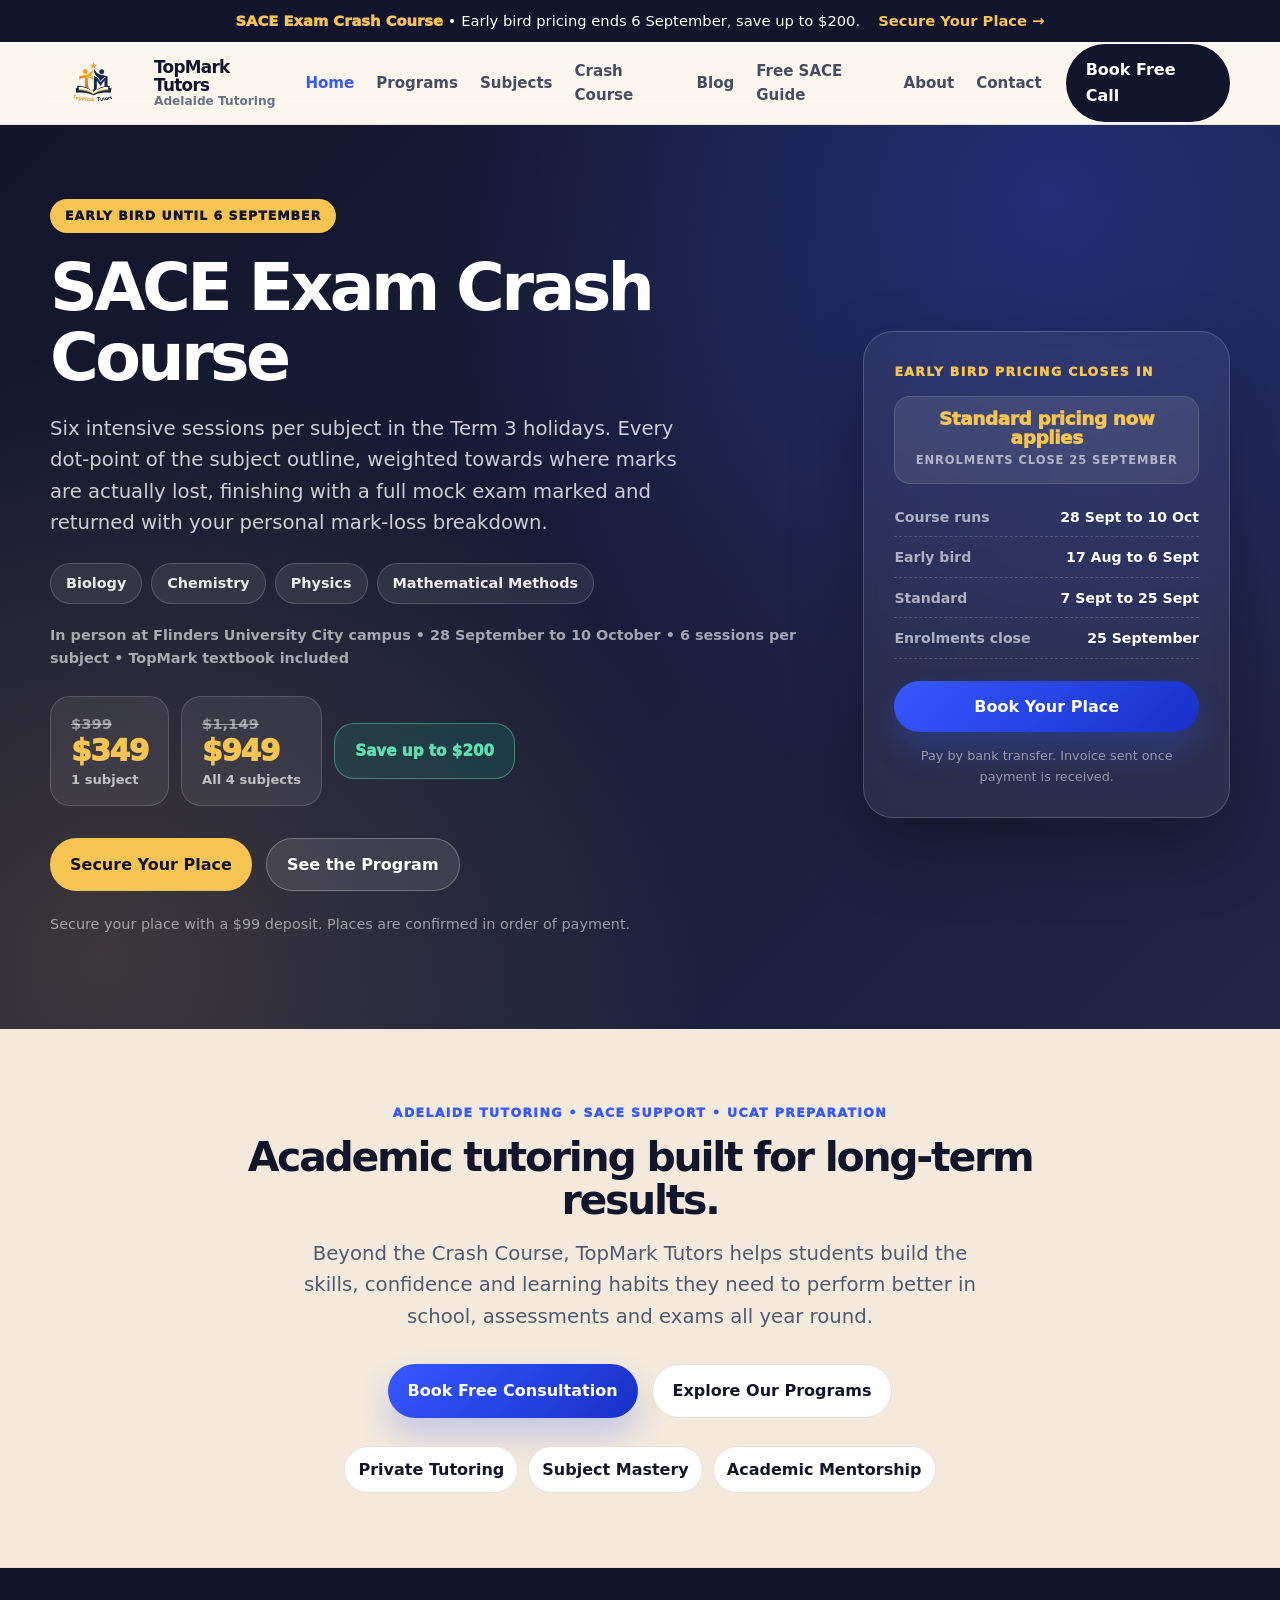
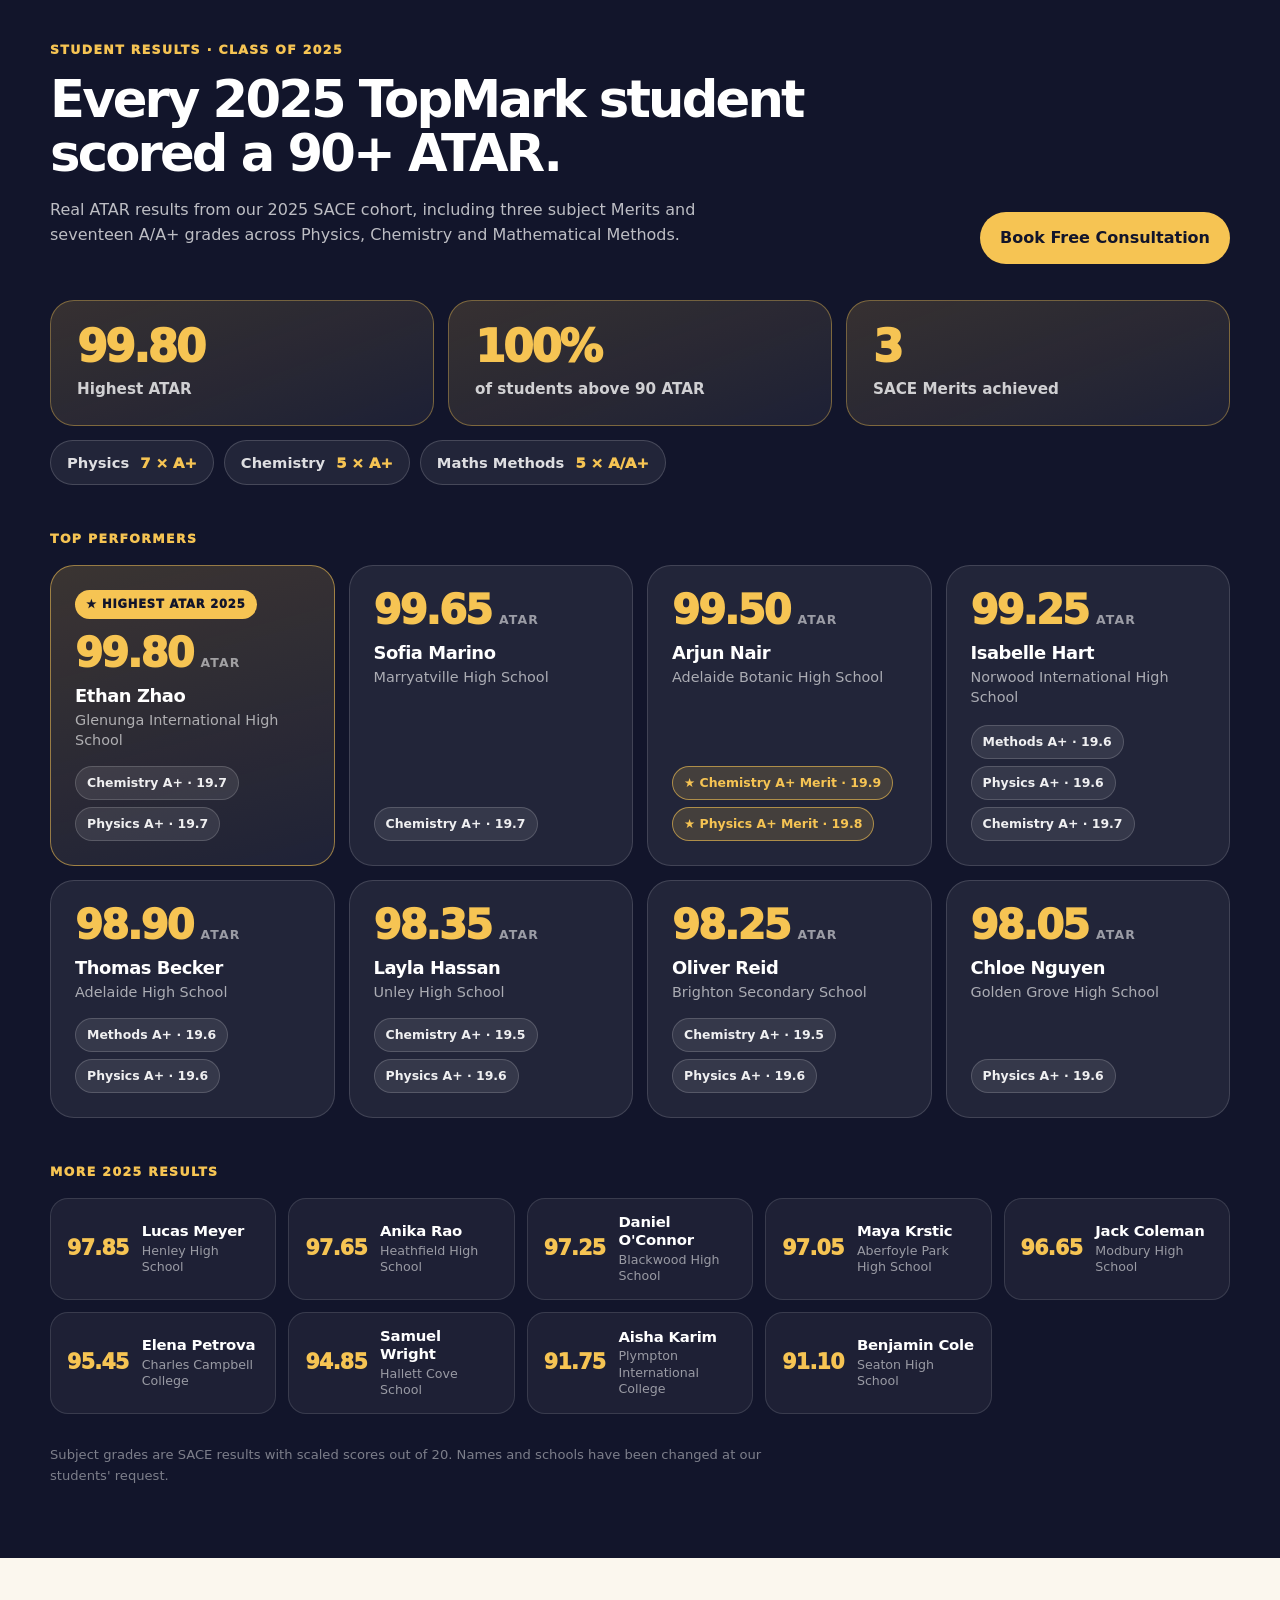
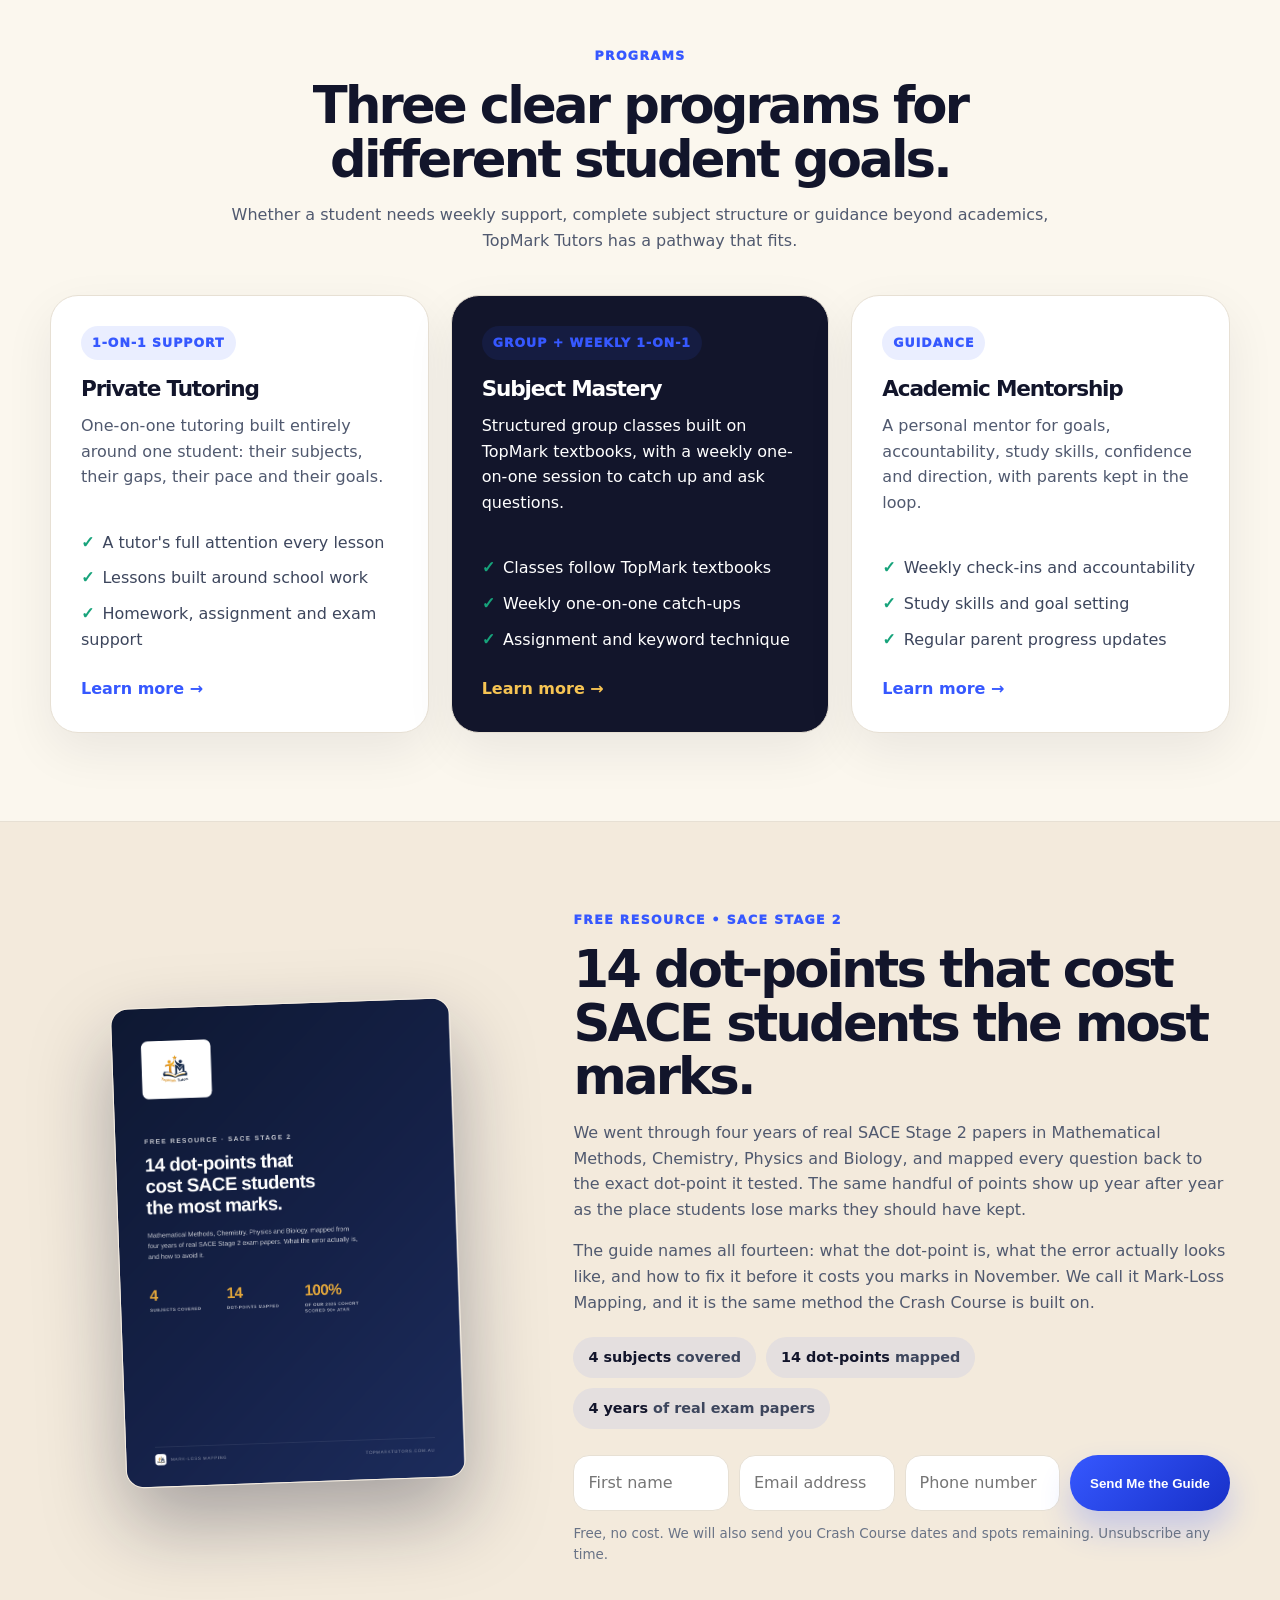
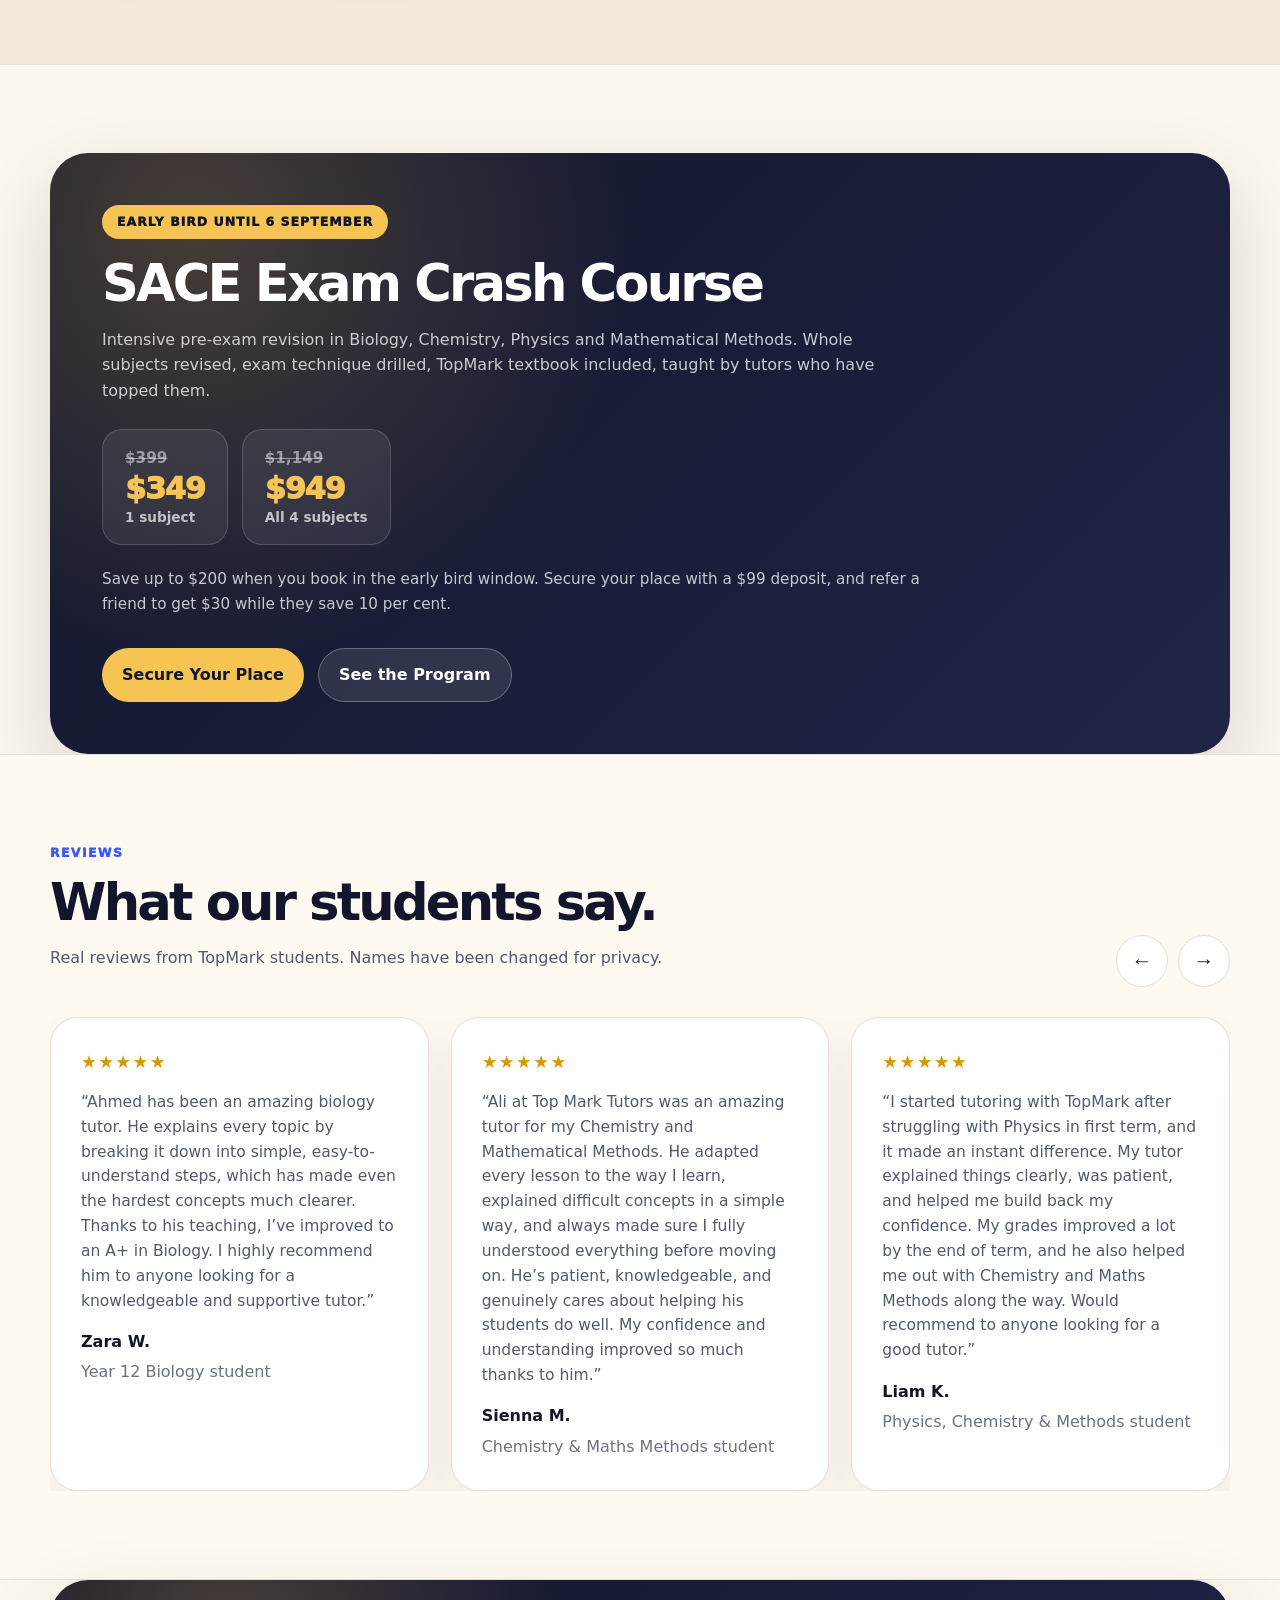
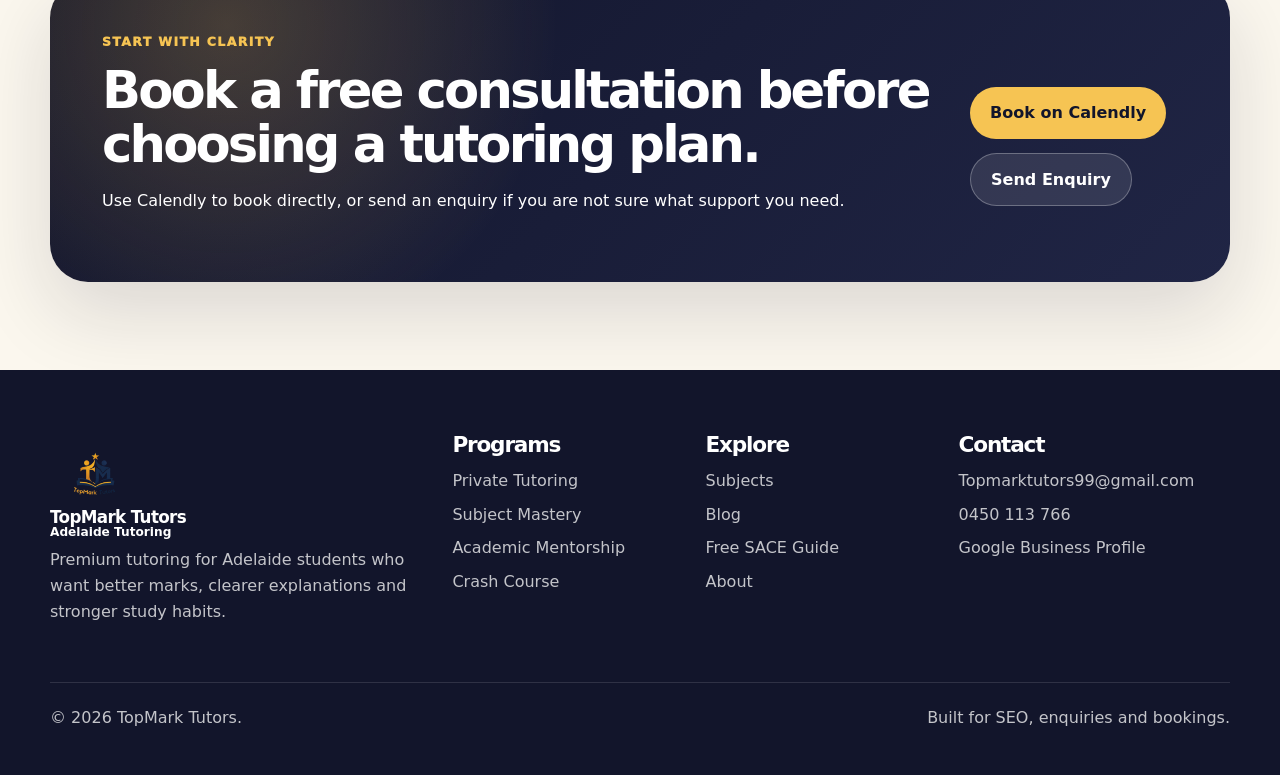
==== commit 58e8aae3: "Add files via upload" ====
--- a/index.html
+++ b/index.html
@@ -6,7 +6,7 @@
 <div class="crash-hero-subjects"><span>Biology</span><span>Chemistry</span><span>Physics</span><span>Mathematical Methods</span></div><p class="crash-hero-meta">In person at Flinders University City campus &bull; 28 September to 10 October &bull; 6 sessions per subject &bull; TopMark textbook included</p>
 <div class="crash-hero-prices"><div><s>$399</s><strong>$349</strong><span>1 subject</span></div><div><s>$1,149</s><strong>$949</strong><span>All 4 subjects</span></div><div class="save-chip">Save up to $200</div></div>
 <div class="hero-actions"><a class="btn btn-light" href="crash-course.html#book">Secure Your Place</a><a class="btn btn-ghost" href="crash-course.html">See the Program</a></div>
-<p class="crash-hero-note">Places are limited and confirmed in order of payment.</p>
+<p class="crash-hero-note">Secure your place with a $99 deposit. Places are confirmed in order of payment.</p>
 </div>
 <aside class="crash-hero-card reveal">
 <p class="eyebrow light">Early bird pricing closes in</p>
@@ -45,4 +45,4 @@
 <p class="form-status" aria-live="polite"></p>
 </form>
 <div class="guide-ready" id="guideReady" hidden><p><strong>Your guide is ready.</strong> A copy is on its way to your inbox as well.</p><a class="btn btn-light" href="assets/pdfs/topmark-14-sace-dotpoints.pdf" download>Download the Guide (PDF)</a></div>
-</div></div></section><section class="section crash-promo"><div class="container promo-panel"><div class="promo-copy"><span class="promo-tag">Early bird until 6 September</span><h2>SACE Exam Crash Course</h2><p>Intensive pre-exam revision in Biology, Chemistry, Physics and Mathematical Methods. Whole subjects revised, exam technique drilled, TopMark textbook included, taught by tutors who have topped them.</p><div class="promo-prices"><div><s>$399</s><strong>$349</strong><span>1 subject</span></div><div><s>$1,149</s><strong>$949</strong><span>All 4 subjects</span></div></div><p class="promo-note">Save up to $200 when you book in the early bird window. Places are limited.</p><div class="hero-actions"><a class="btn btn-light" href="crash-course.html#book">Secure Your Place</a><a class="btn btn-ghost" href="crash-course.html">See the Program</a></div></div></div></section><section class="section review-section"><div class="container review-header"><div><p class="eyebrow">Reviews</p><h2>What our students say.</h2><p>Real reviews from TopMark students. Names have been changed for privacy.</p></div><div class="carousel-controls"><button id="reviewPrev" class="carousel-btn" type="button">←</button><button id="reviewNext" class="carousel-btn" type="button">→</button></div></div><div class="container review-carousel"><div class="review-track" id="reviewTrack"><article class="review-slide"><div class="stars">★★★★★</div><p>“Ahmed has been an amazing biology tutor. He explains every topic by breaking it down into simple, easy-to-understand steps, which has made even the hardest concepts much clearer. Thanks to his teaching, I’ve improved to an A+ in Biology. I highly recommend him to anyone looking for a knowledgeable and supportive tutor.”</p><strong>Zara W.</strong><span>Year 12 Biology student</span></article><article class="review-slide"><div class="stars">★★★★★</div><p>“Ali at Top Mark Tutors was an amazing tutor for my Chemistry and Mathematical Methods. He adapted every lesson to the way I learn, explained difficult concepts in a simple way, and always made sure I fully understood everything before moving on. He’s patient, knowledgeable, and genuinely cares about helping his students do well. My confidence and understanding improved so much thanks to him.”</p><strong>Sienna M.</strong><span>Chemistry &amp; Maths Methods student</span></article><article class="review-slide"><div class="stars">★★★★★</div><p>“I started tutoring with TopMark after struggling with Physics in first term, and it made an instant difference. My tutor explained things clearly, was patient, and helped me build back my confidence. My grades improved a lot by the end of term, and he also helped me out with Chemistry and Maths Methods along the way. Would recommend to anyone looking for a good tutor.”</p><strong>Liam K.</strong><span>Physics, Chemistry &amp; Methods student</span></article><article class="review-slide"><div class="stars">★★★★★</div><p>“Ali is an amazing tutor who explains even the hardest concepts in a way that actually makes sense. Instead of just teaching you how to answer a question, he makes sure you understand the reasoning behind it. No matter how many questions I ask, he always takes the time to explain everything clearly until I’m confident. Since starting with Ali, I’ve noticed a real improvement in both my understanding and my results.”</p><strong>Noah P.</strong><span>Physics, Chemistry &amp; Methods student</span></article><article class="review-slide"><div class="stars">★★★★★</div><p>“Top Mark Tutors have really helped me in not only grades but also consistency and confidence. After just a few weeks of tutoring, I noticed a significant improvement in not just my grades but also my work ethic. They not only taught me what to study, but also taught me how to study. Whether your goal is a high ATAR, UCAT, or just to improve your studies, I highly recommend Top Mark Tutors.”</p><strong>Grace L.</strong><span>SACE student</span></article></div></div></section><section class="section cta-section"><div class="container cta-panel"><div><p class="eyebrow light">Start with clarity</p><h2>Book a free consultation before choosing a tutoring plan.</h2><p>Use Calendly to book directly, or send an enquiry if you are not sure what support you need.</p></div><div class="cta-actions"><a class="btn btn-light" href="booking.html">Book on Calendly</a><a class="btn btn-ghost" href="contact.html">Send Enquiry</a></div></div></section></main><footer class="site-footer"><div class="container footer-grid"><div><a href="index.html" class="brand footer-brand"><img class="brand-logo" src="assets/images/topmark-logo.png" alt="TopMark Tutors logo"><span class="brand-text"><strong>TopMark Tutors</strong><small>Adelaide Tutoring</small></span></a><p>Premium tutoring for Adelaide students who want better marks, clearer explanations and stronger study habits.</p></div><div><h3>Programs</h3><a href="private-tutoring.html">Private Tutoring</a><a href="subject-mastery.html">Subject Mastery</a><a href="mentorship.html">Academic Mentorship</a><a href="crash-course.html">Crash Course</a></div><div><h3>Explore</h3><a href="subjects.html">Subjects</a><a href="blog.html">Blog</a><a href="index.html#free-guide">Free SACE Guide</a><a href="about.html">About</a></div><div><h3>Contact</h3><a href="mailto:Topmarktutors99@gmail.com">Topmarktutors99@gmail.com</a><a href="tel:+61450113766">0450 113 766</a><a href="https://www.google.com/search?q=TopMark+Tutors+Adelaide" target="_blank" rel="noopener">Google Business Profile</a></div></div><div class="container footer-bottom"><p>© <span id="year"></span> TopMark Tutors.</p><p>Built for SEO, enquiries and bookings.</p></div></footer><script src="assets/js/main.js"></script></body></html>+</div></div></section><section class="section crash-promo"><div class="container promo-panel"><div class="promo-copy"><span class="promo-tag">Early bird until 6 September</span><h2>SACE Exam Crash Course</h2><p>Intensive pre-exam revision in Biology, Chemistry, Physics and Mathematical Methods. Whole subjects revised, exam technique drilled, TopMark textbook included, taught by tutors who have topped them.</p><div class="promo-prices"><div><s>$399</s><strong>$349</strong><span>1 subject</span></div><div><s>$1,149</s><strong>$949</strong><span>All 4 subjects</span></div></div><p class="promo-note">Save up to $200 when you book in the early bird window. Secure your place with a $99 deposit, and refer a friend to get $30 while they save 10 per cent.</p><div class="hero-actions"><a class="btn btn-light" href="crash-course.html#book">Secure Your Place</a><a class="btn btn-ghost" href="crash-course.html">See the Program</a></div></div></div></section><section class="section review-section"><div class="container review-header"><div><p class="eyebrow">Reviews</p><h2>What our students say.</h2><p>Real reviews from TopMark students. Names have been changed for privacy.</p></div><div class="carousel-controls"><button id="reviewPrev" class="carousel-btn" type="button">←</button><button id="reviewNext" class="carousel-btn" type="button">→</button></div></div><div class="container review-carousel"><div class="review-track" id="reviewTrack"><article class="review-slide"><div class="stars">★★★★★</div><p>“Ahmed has been an amazing biology tutor. He explains every topic by breaking it down into simple, easy-to-understand steps, which has made even the hardest concepts much clearer. Thanks to his teaching, I’ve improved to an A+ in Biology. I highly recommend him to anyone looking for a knowledgeable and supportive tutor.”</p><strong>Zara W.</strong><span>Year 12 Biology student</span></article><article class="review-slide"><div class="stars">★★★★★</div><p>“Ali at Top Mark Tutors was an amazing tutor for my Chemistry and Mathematical Methods. He adapted every lesson to the way I learn, explained difficult concepts in a simple way, and always made sure I fully understood everything before moving on. He’s patient, knowledgeable, and genuinely cares about helping his students do well. My confidence and understanding improved so much thanks to him.”</p><strong>Sienna M.</strong><span>Chemistry &amp; Maths Methods student</span></article><article class="review-slide"><div class="stars">★★★★★</div><p>“I started tutoring with TopMark after struggling with Physics in first term, and it made an instant difference. My tutor explained things clearly, was patient, and helped me build back my confidence. My grades improved a lot by the end of term, and he also helped me out with Chemistry and Maths Methods along the way. Would recommend to anyone looking for a good tutor.”</p><strong>Liam K.</strong><span>Physics, Chemistry &amp; Methods student</span></article><article class="review-slide"><div class="stars">★★★★★</div><p>“Ali is an amazing tutor who explains even the hardest concepts in a way that actually makes sense. Instead of just teaching you how to answer a question, he makes sure you understand the reasoning behind it. No matter how many questions I ask, he always takes the time to explain everything clearly until I’m confident. Since starting with Ali, I’ve noticed a real improvement in both my understanding and my results.”</p><strong>Noah P.</strong><span>Physics, Chemistry &amp; Methods student</span></article><article class="review-slide"><div class="stars">★★★★★</div><p>“Top Mark Tutors have really helped me in not only grades but also consistency and confidence. After just a few weeks of tutoring, I noticed a significant improvement in not just my grades but also my work ethic. They not only taught me what to study, but also taught me how to study. Whether your goal is a high ATAR, UCAT, or just to improve your studies, I highly recommend Top Mark Tutors.”</p><strong>Grace L.</strong><span>SACE student</span></article></div></div></section><section class="section cta-section"><div class="container cta-panel"><div><p class="eyebrow light">Start with clarity</p><h2>Book a free consultation before choosing a tutoring plan.</h2><p>Use Calendly to book directly, or send an enquiry if you are not sure what support you need.</p></div><div class="cta-actions"><a class="btn btn-light" href="booking.html">Book on Calendly</a><a class="btn btn-ghost" href="contact.html">Send Enquiry</a></div></div></section></main><footer class="site-footer"><div class="container footer-grid"><div><a href="index.html" class="brand footer-brand"><img class="brand-logo" src="assets/images/topmark-logo.png" alt="TopMark Tutors logo"><span class="brand-text"><strong>TopMark Tutors</strong><small>Adelaide Tutoring</small></span></a><p>Premium tutoring for Adelaide students who want better marks, clearer explanations and stronger study habits.</p></div><div><h3>Programs</h3><a href="private-tutoring.html">Private Tutoring</a><a href="subject-mastery.html">Subject Mastery</a><a href="mentorship.html">Academic Mentorship</a><a href="crash-course.html">Crash Course</a></div><div><h3>Explore</h3><a href="subjects.html">Subjects</a><a href="blog.html">Blog</a><a href="index.html#free-guide">Free SACE Guide</a><a href="about.html">About</a></div><div><h3>Contact</h3><a href="mailto:Topmarktutors99@gmail.com">Topmarktutors99@gmail.com</a><a href="tel:+61450113766">0450 113 766</a><a href="https://www.google.com/search?q=TopMark+Tutors+Adelaide" target="_blank" rel="noopener">Google Business Profile</a></div></div><div class="container footer-bottom"><p>© <span id="year"></span> TopMark Tutors.</p><p>Built for SEO, enquiries and bookings.</p></div></footer><script src="assets/js/main.js"></script></body></html>
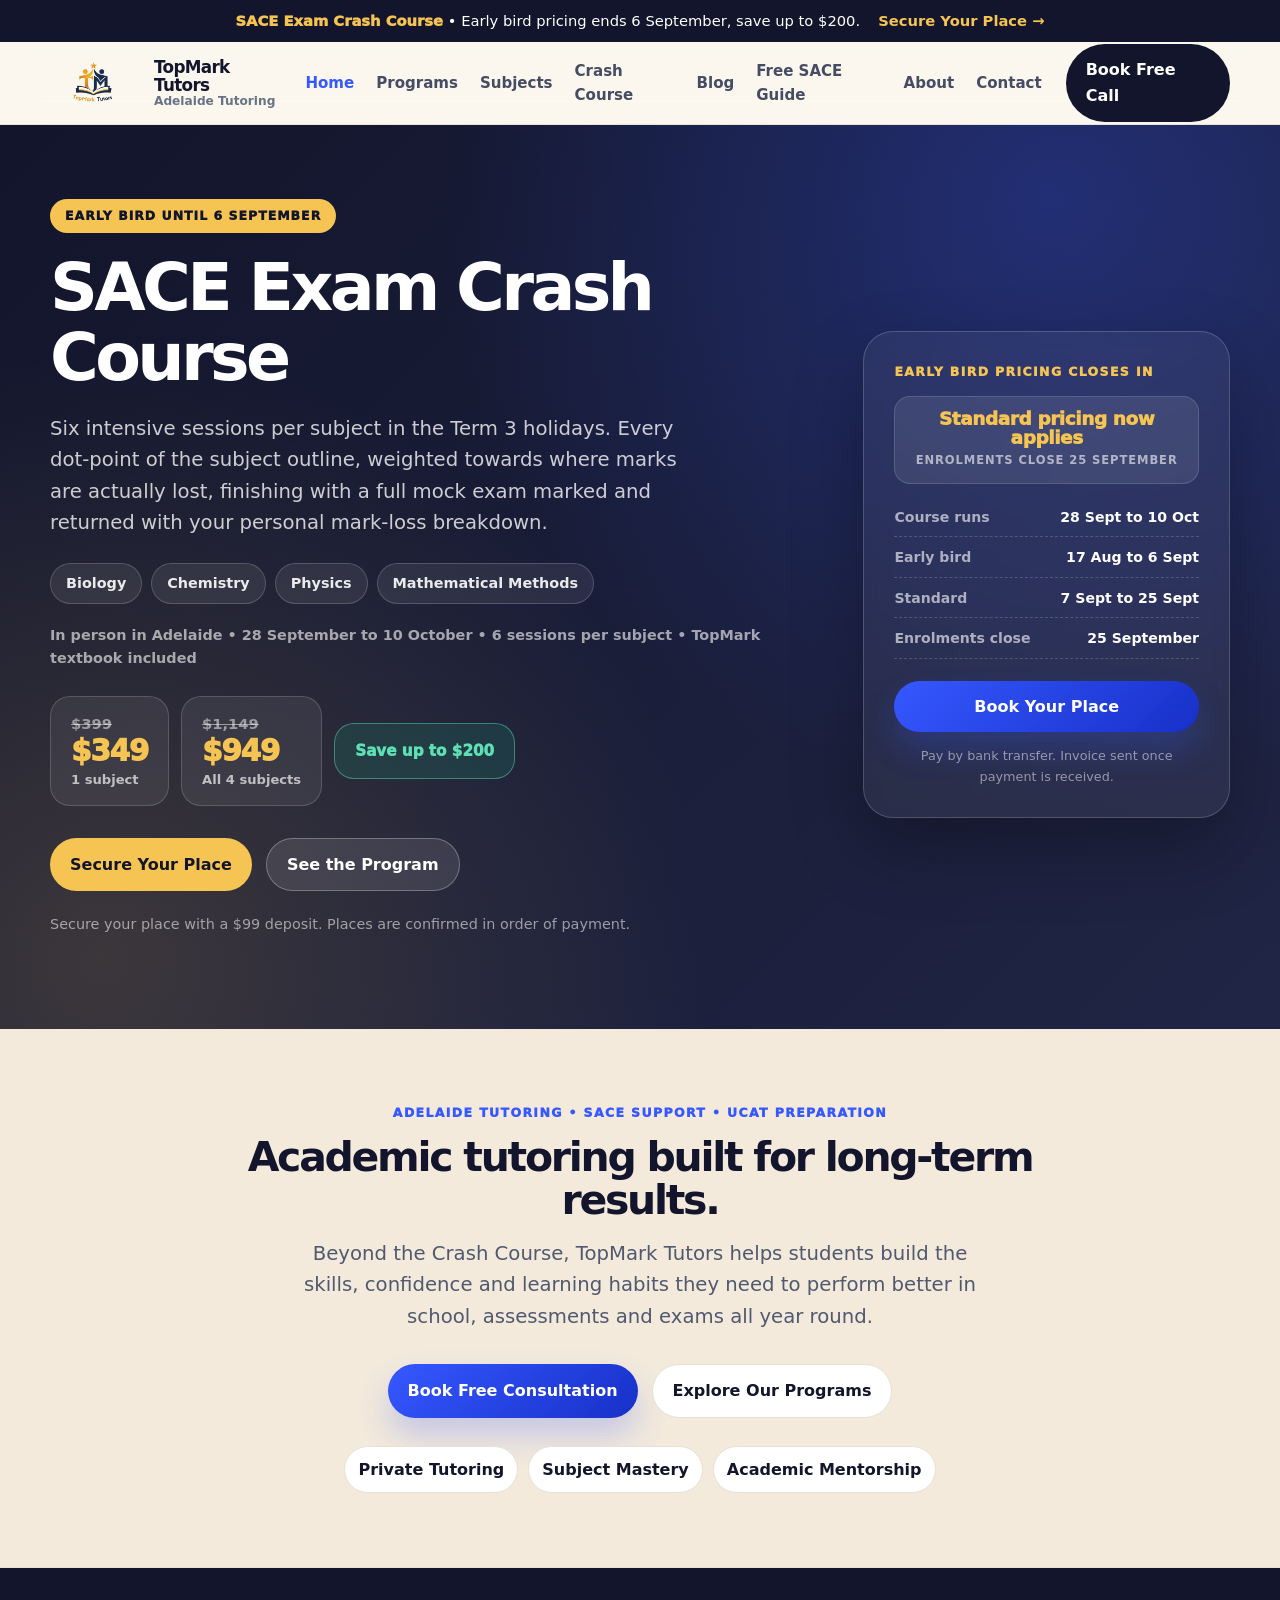
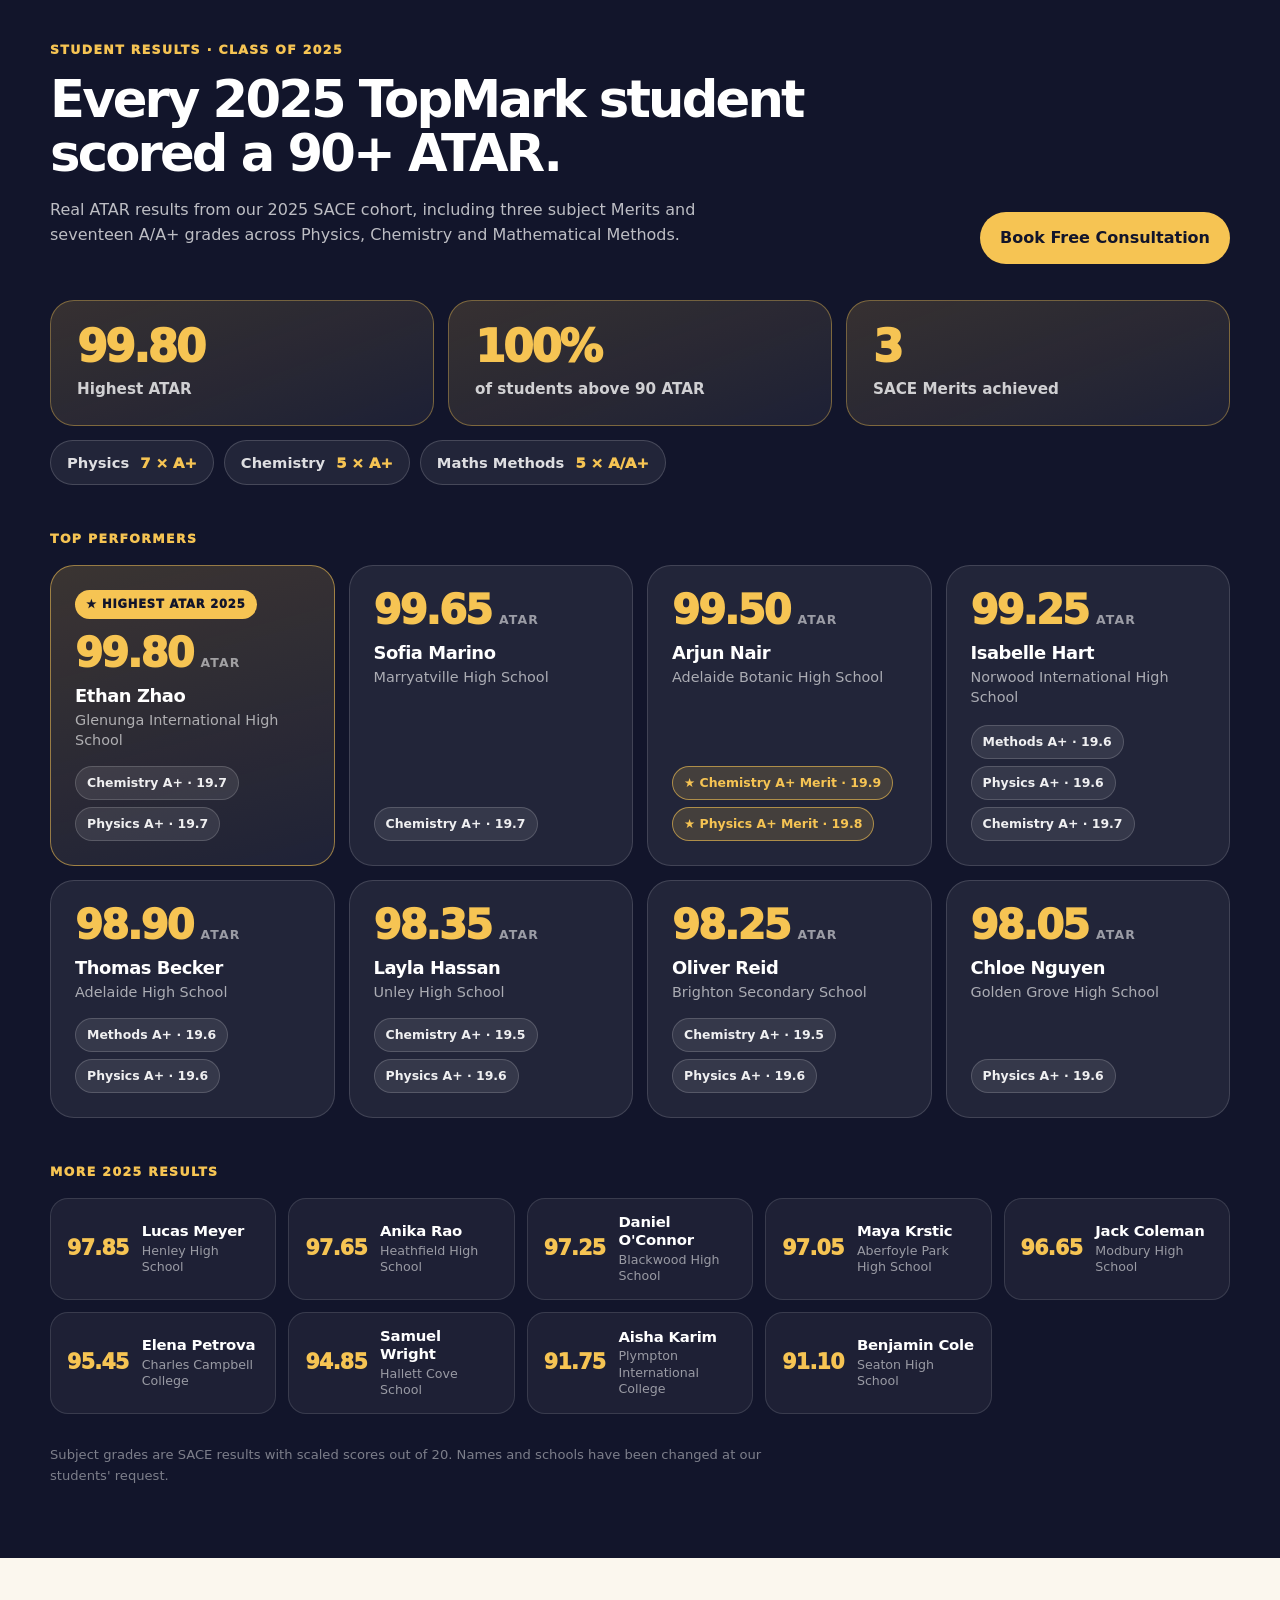
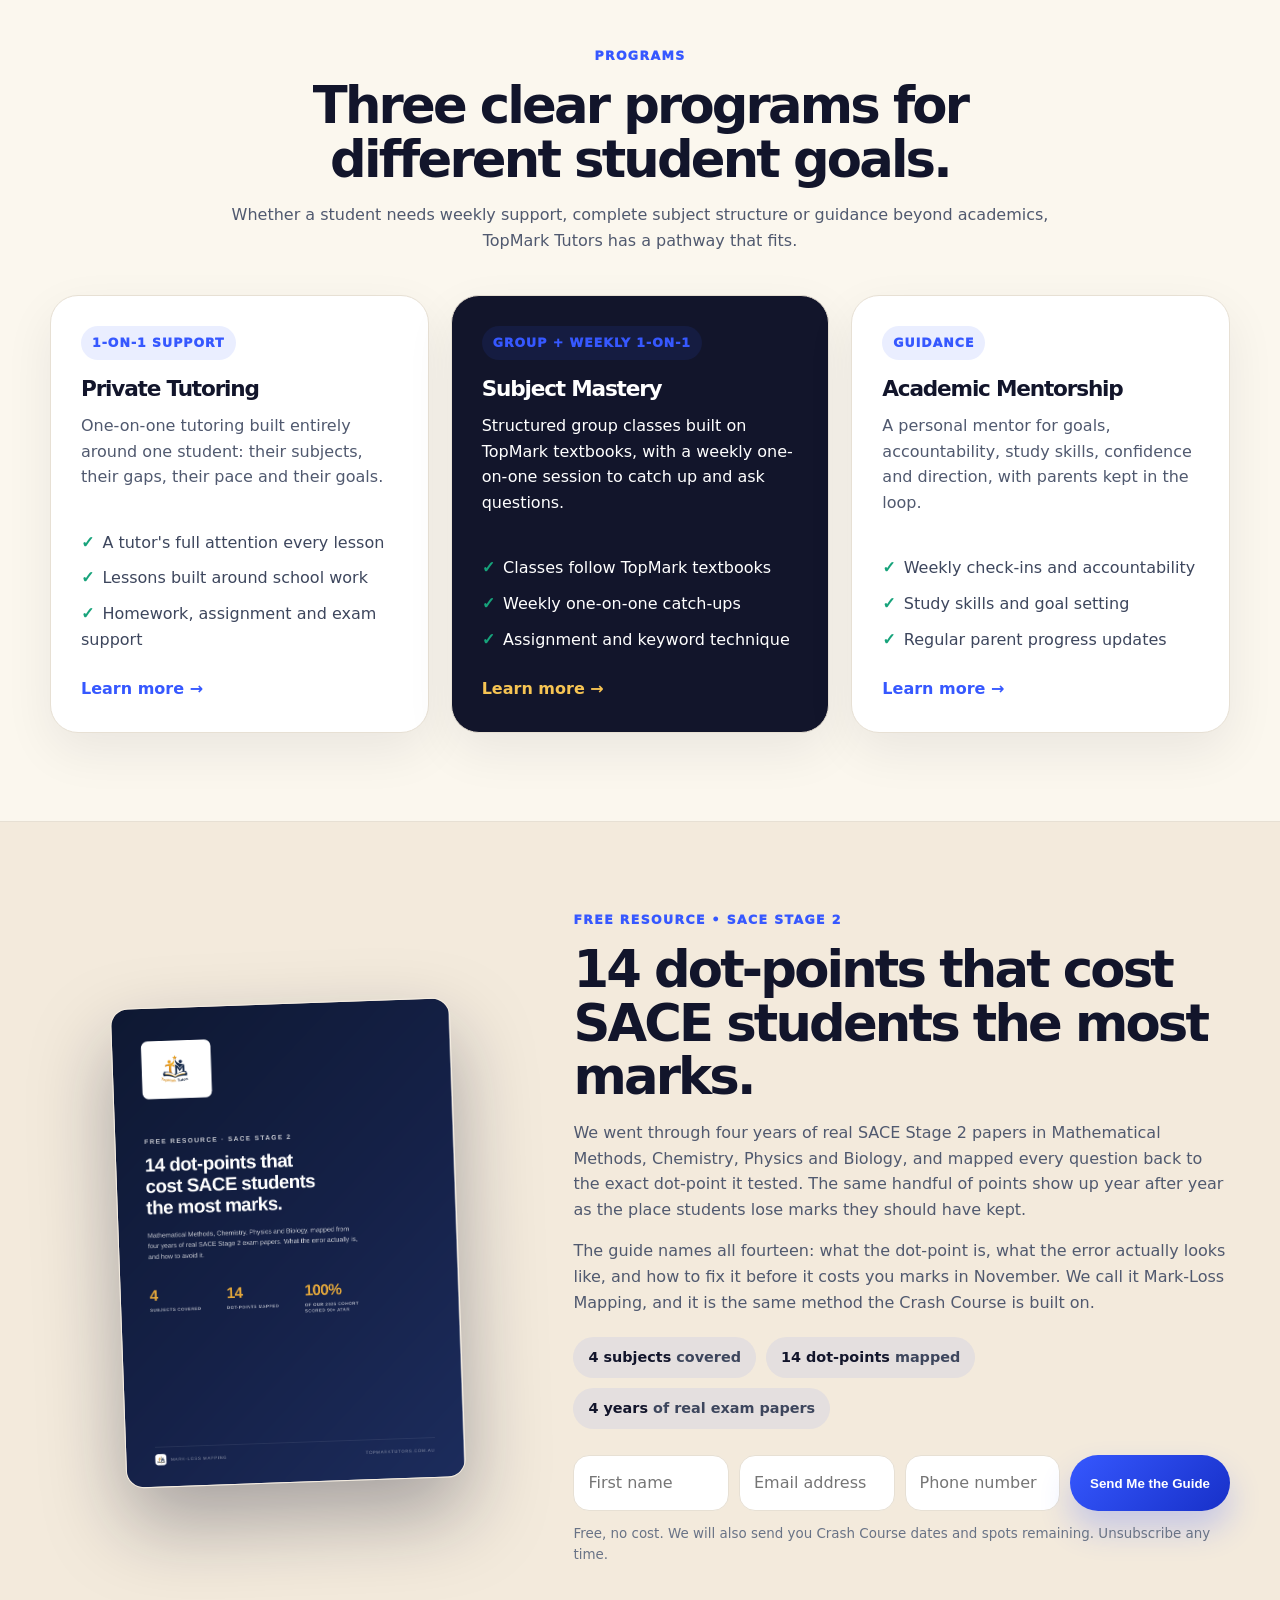
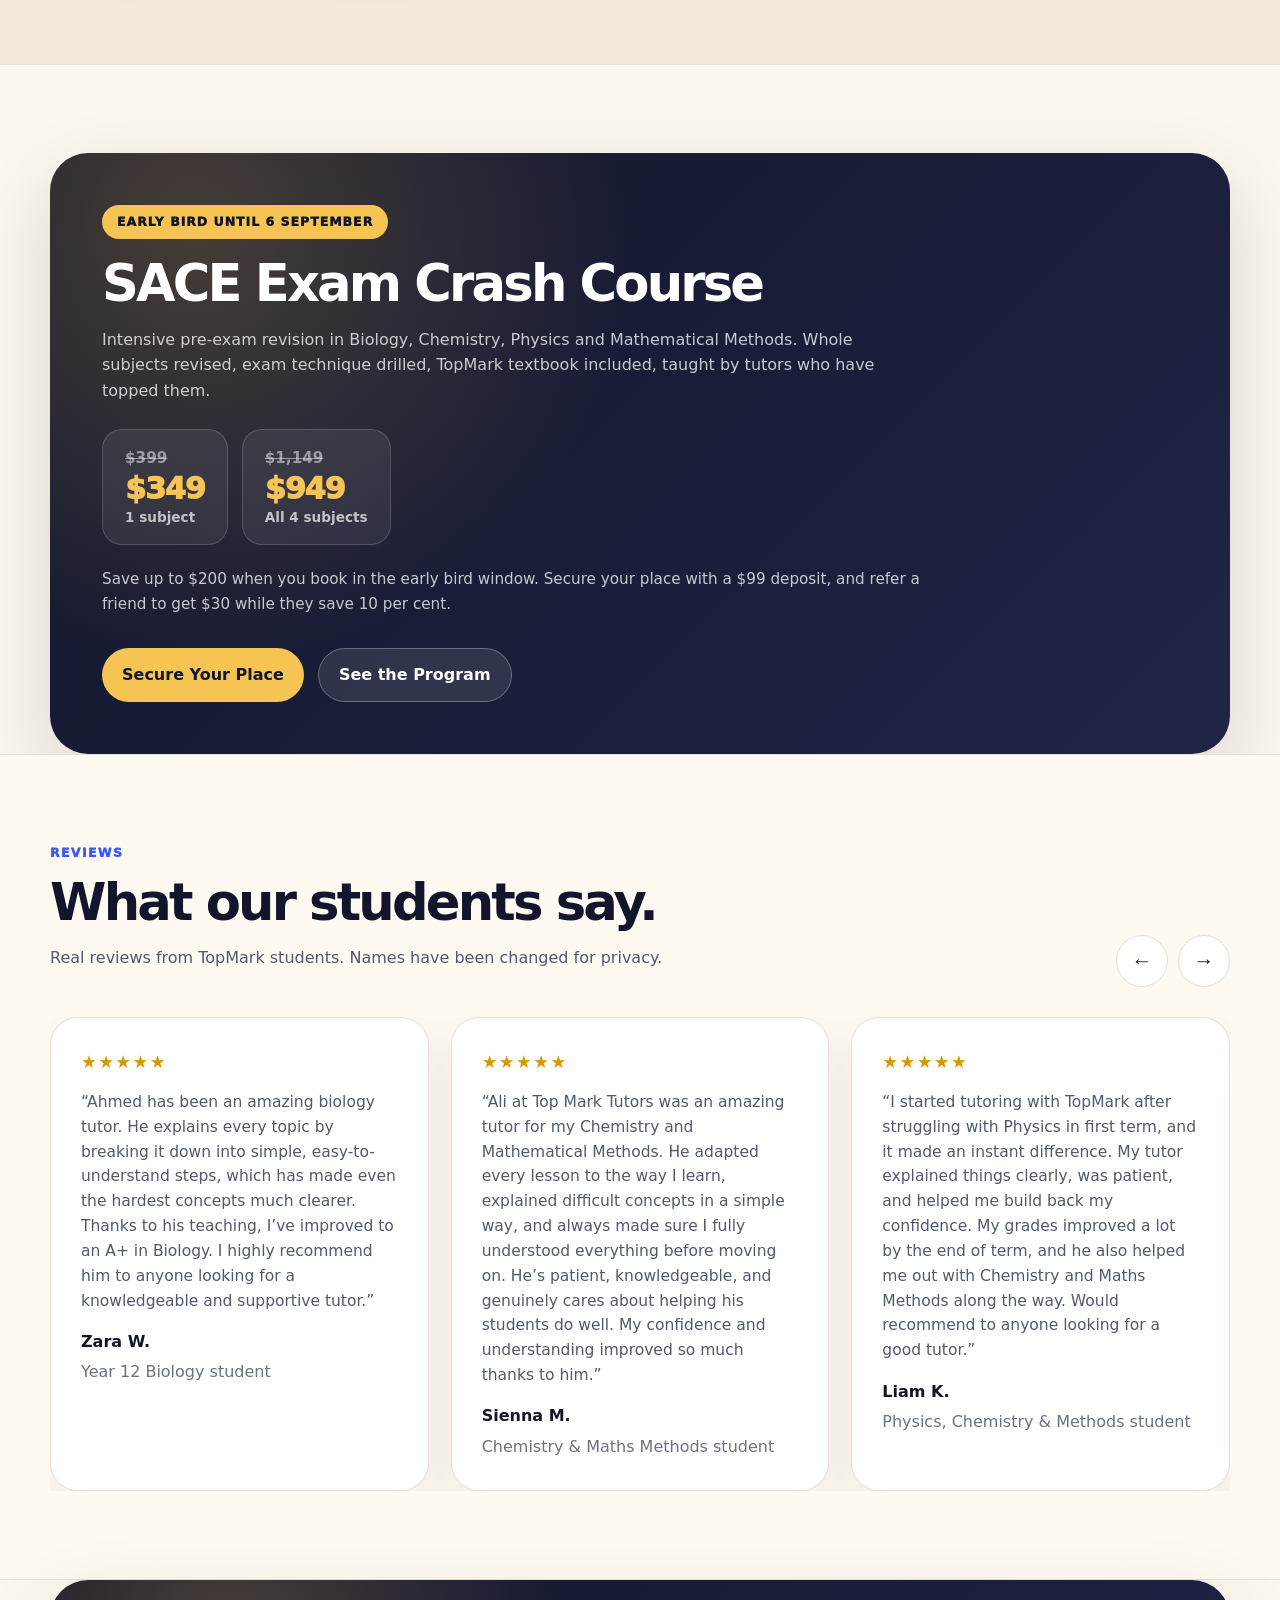
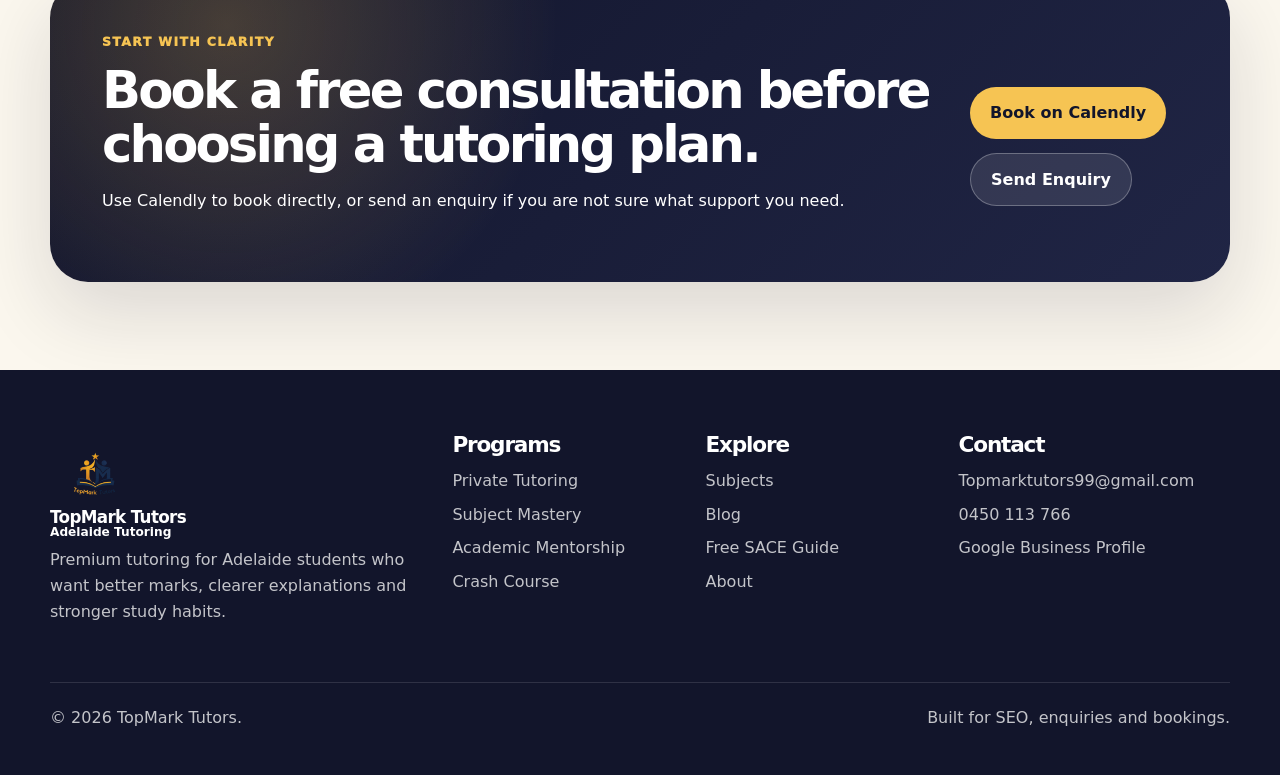
==== commit ba464c56: "Add files via upload" ====
--- a/index.html
+++ b/index.html
@@ -3,7 +3,7 @@
 <span class="promo-tag">Early bird until 6 September</span>
 <h1>SACE Exam Crash Course</h1>
 <p class="lead">Six intensive sessions per subject in the Term 3 holidays. Every dot-point of the subject outline, weighted towards where marks are actually lost, finishing with a full mock exam marked and returned with your personal mark-loss breakdown.</p>
-<div class="crash-hero-subjects"><span>Biology</span><span>Chemistry</span><span>Physics</span><span>Mathematical Methods</span></div><p class="crash-hero-meta">In person at Flinders University City campus &bull; 28 September to 10 October &bull; 6 sessions per subject &bull; TopMark textbook included</p>
+<div class="crash-hero-subjects"><span>Biology</span><span>Chemistry</span><span>Physics</span><span>Mathematical Methods</span></div><p class="crash-hero-meta">In person in Adelaide &bull; 28 September to 10 October &bull; 6 sessions per subject &bull; TopMark textbook included</p>
 <div class="crash-hero-prices"><div><s>$399</s><strong>$349</strong><span>1 subject</span></div><div><s>$1,149</s><strong>$949</strong><span>All 4 subjects</span></div><div class="save-chip">Save up to $200</div></div>
 <div class="hero-actions"><a class="btn btn-light" href="crash-course.html#book">Secure Your Place</a><a class="btn btn-ghost" href="crash-course.html">See the Program</a></div>
 <p class="crash-hero-note">Secure your place with a $99 deposit. Places are confirmed in order of payment.</p>
--- a/assets/css/styles.css
+++ b/assets/css/styles.css
@@ -452,3 +452,27 @@
 .guide-fields{grid-template-columns:1fr 1fr 1fr auto}
 @media(max-width:1180px){.guide-fields{grid-template-columns:1fr 1fr;}.guide-fields .btn{grid-column:1/-1}}
 @media(max-width:600px){.guide-fields{grid-template-columns:1fr}}
+
+
+/* V22: referral program, payment options, deposit notes */
+.referral-section{background:radial-gradient(circle at 88% 10%,rgba(246,196,83,.20),transparent 44%),linear-gradient(135deg,var(--ink),var(--ink-2));padding:78px 0}
+.referral-section h2{color:#fff}
+.referral-section .section-intro p{color:rgba(255,255,255,.76)}
+.referral-grid{display:grid;grid-template-columns:1fr 1fr;gap:20px;margin-bottom:32px}
+.referral-card{background:rgba(255,255,255,.07);border:1px solid rgba(255,255,255,.16);border-radius:26px;padding:32px}
+.referral-card.is-accent{background:linear-gradient(160deg,rgba(246,196,83,.20),rgba(255,255,255,.05));border-color:rgba(246,196,83,.52)}
+.referral-amount{display:block;color:var(--gold);font-size:3rem;font-weight:950;letter-spacing:-.05em;line-height:1;margin-bottom:14px}
+.referral-card h3{color:#fff;margin-bottom:8px;font-size:1.2rem}
+.referral-card p{color:rgba(255,255,255,.76);margin:0}
+.referral-steps div{background:rgba(255,255,255,.06);border:1px solid rgba(255,255,255,.14)}
+.referral-steps span{color:rgba(255,255,255,.82)}
+.referral-steps strong{background:var(--gold);color:var(--ink)}
+.referral-note{color:rgba(255,255,255,.52);font-size:.86rem;margin:20px 0 0}
+.block-note{font-size:.94rem;color:#3d465d;margin:0 0 13px;font-weight:700;line-height:1.55}
+.block-note strong{color:var(--ink);font-weight:950}
+.check-item.wide span{display:grid;gap:2px}
+.check-item.wide strong{color:var(--ink);font-weight:900}
+.check-item.wide small{color:var(--muted);font-weight:700}
+.summary-deposit{color:var(--gold);font-size:.88rem;font-weight:850;margin:8px 0 0}
+.pay-note strong{color:var(--ink);font-weight:950}
+@media(max-width:980px){.referral-grid{grid-template-columns:1fr}}
